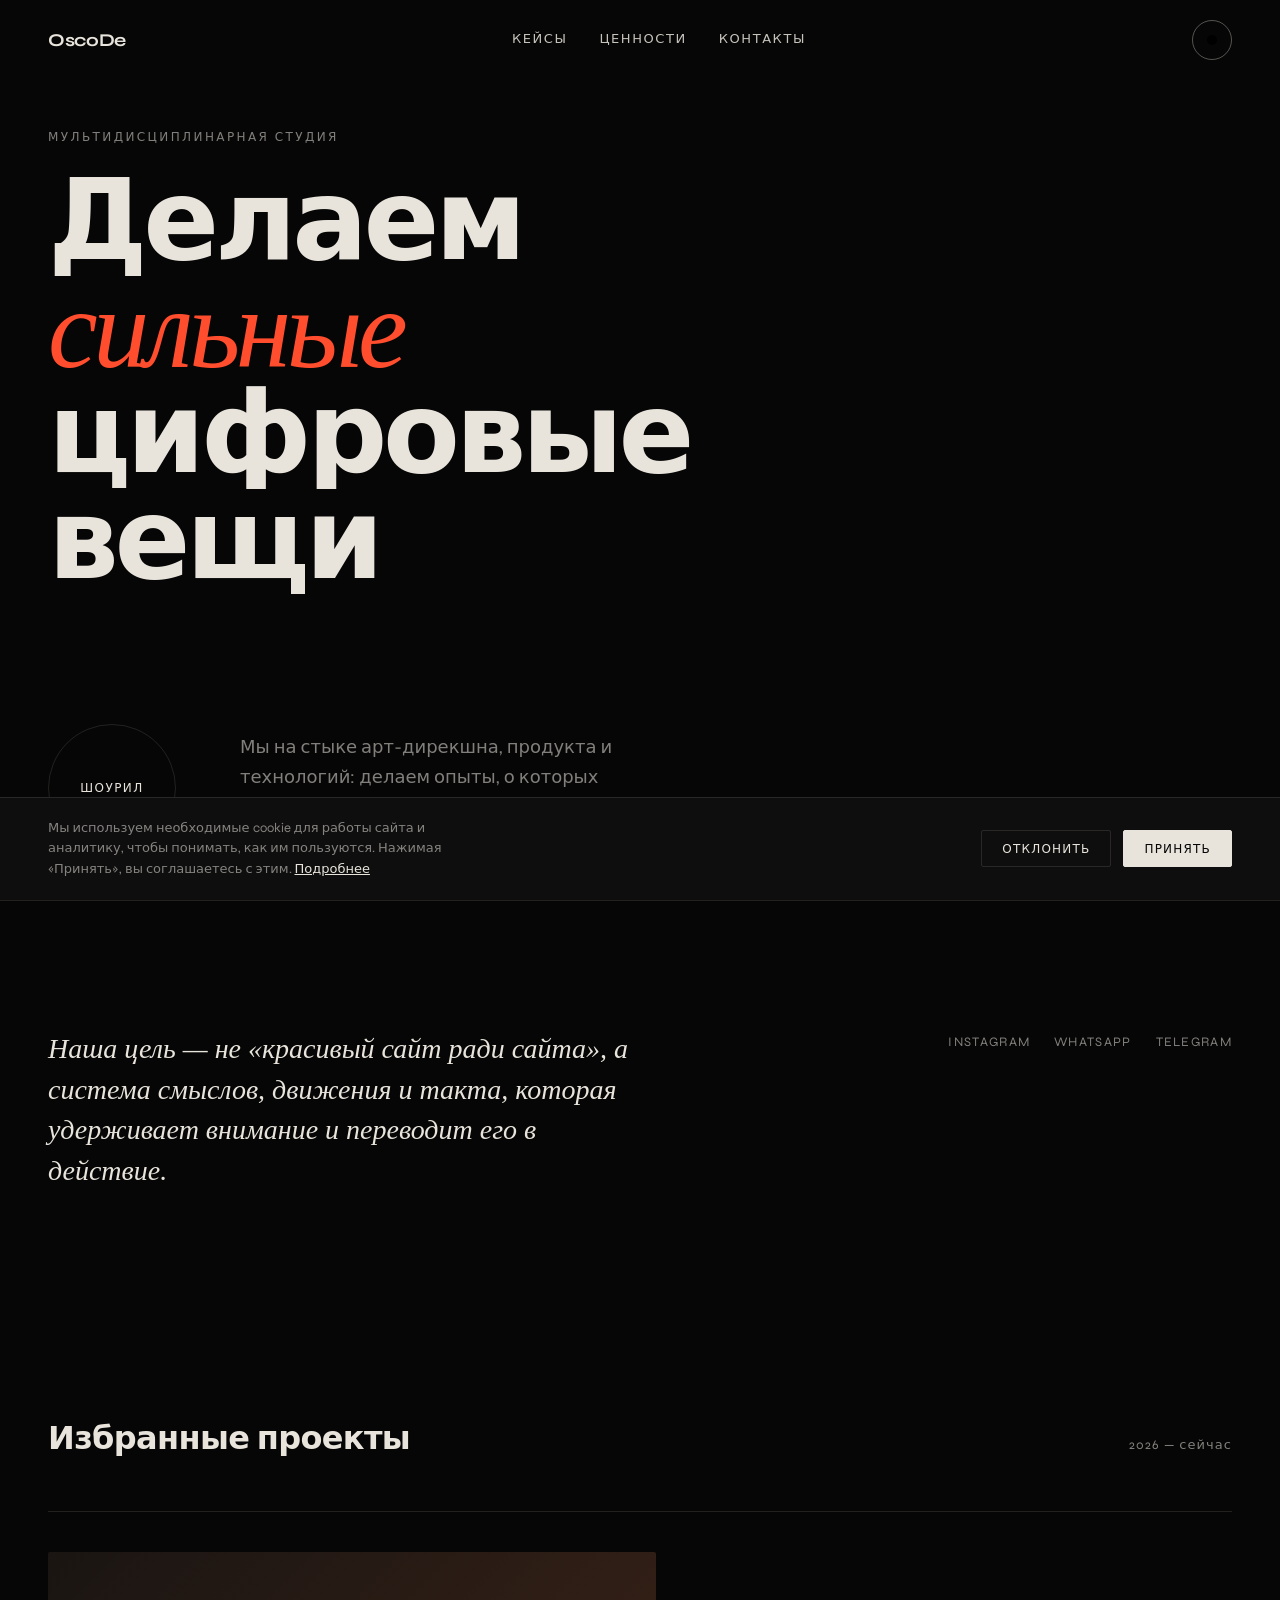
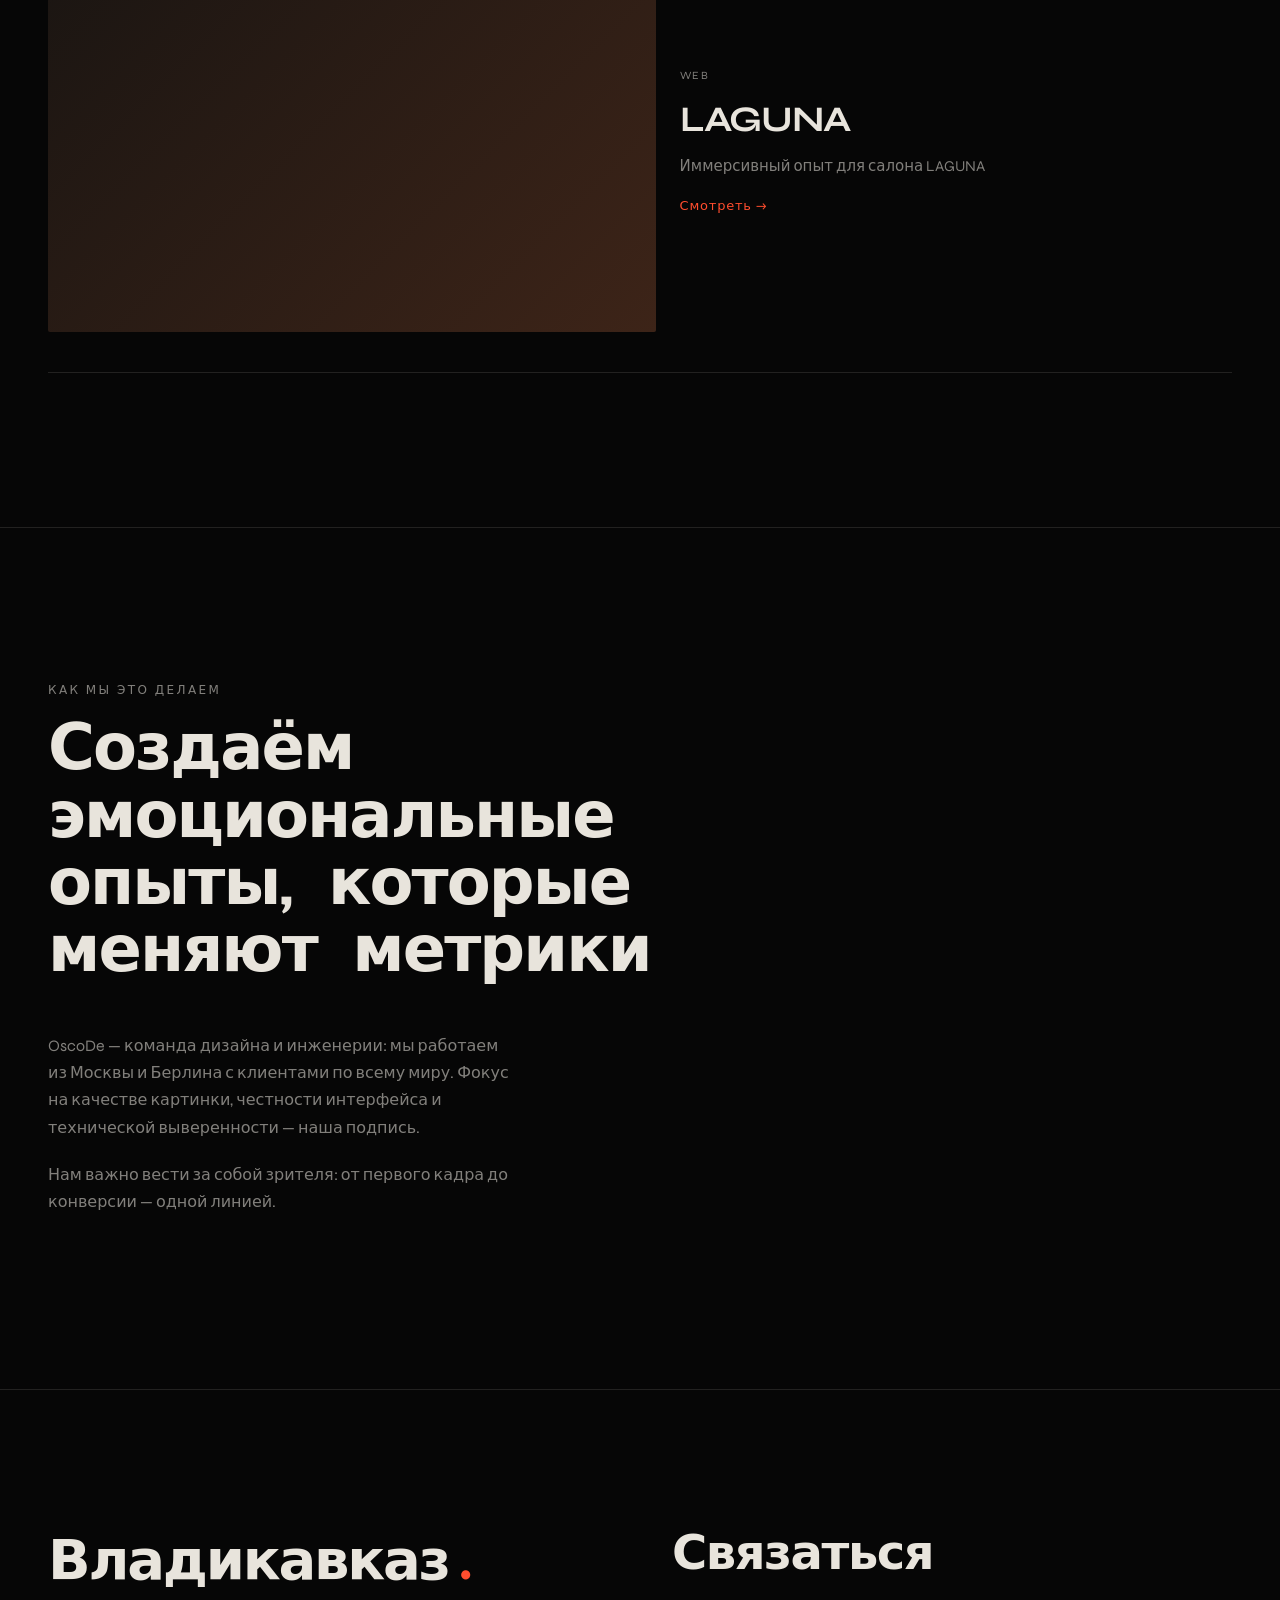
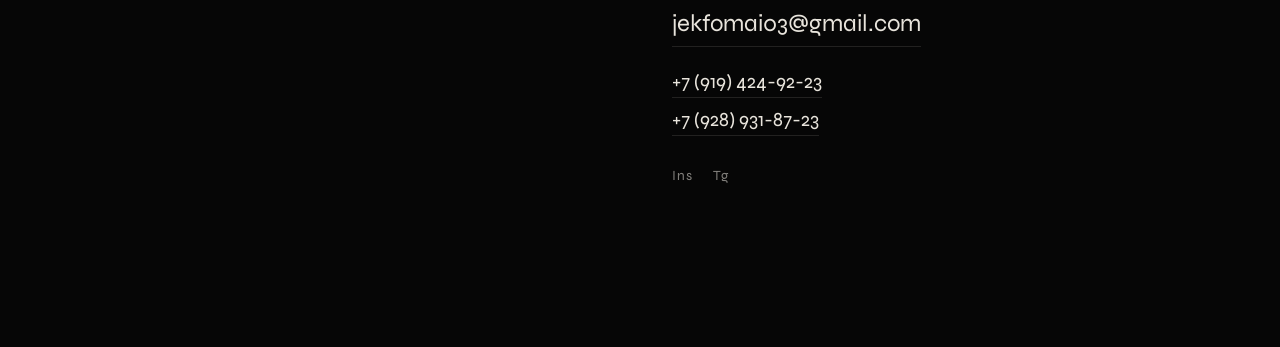
==== index.html @ b38248ed "Add files via upload" ====
<!DOCTYPE html>
<html lang="ru">
  <head>
    <meta charset="UTF-8" />
    <meta name="viewport" content="width=device-width, initial-scale=1.0" />
    <title>OscoDe — креативная студия</title>
    <link rel="preconnect" href="https://fonts.googleapis.com" />
    <link rel="preconnect" href="https://fonts.gstatic.com" crossorigin />
    <link
      href="https://fonts.googleapis.com/css2?family=Syne:wght@400;700&display=swap"
      rel="stylesheet"
    />
    <link rel="stylesheet" href="styles.css" />
  </head>
  <body>
    <header class="header">
      <a class="logo" href="#">OscoDe</a>
      <nav class="nav" aria-label="Основное меню">
        <a href="#work">Кейсы</a>
        <a href="#values">Ценности</a>
        <a href="#contact">Контакты</a>
      </nav>
      <div class="header-actions">
        <button type="button" class="btn-sound" id="soundToggle" aria-pressed="false" title="Звук">
          <span class="btn-sound__icon" aria-hidden="true"></span>
          <span class="visually-hidden">Переключить звук</span>
        </button>
        <button type="button" class="btn-menu" id="menuToggle" aria-expanded="false" aria-controls="mobileNav">
          <span></span><span></span>
        </button>
      </div>
    </header>

    <div class="mobile-nav" id="mobileNav" hidden>
      <nav aria-label="Мобильное меню">
        <a href="#work">Кейсы</a>
        <a href="#values">Ценности</a>
        <a href="#contact">Контакты</a>
      </nav>
      <a class="mobile-nav__reel" href="#showreel">Смотреть шоурил</a>
    </div>

    <main>
      <section class="hero" id="studio">
        <p class="hero__eyebrow">Мультидисциплинарная студия</p>
        <h1 class="hero__title">
          <span class="hero__line" data-split style="--ld: 0s">Делаем</span>
          <span class="hero__line hero__line--accent" data-split style="--ld: 0.15s">сильные</span>
          <span class="hero__line" data-split style="--ld: 0.3s">цифровые</span>
          <span class="hero__line" data-split style="--ld: 0.45s">вещи</span>
        </h1>
        <div class="hero__bottom">
          <a class="hero__cta" href="#showreel" id="showreel">Шоурил</a>
          <p class="hero__lead">
            Мы на стыке арт-дирекшна, продукта и технологий: делаем опыты, о которых говорят,
            и помогаем брендам расти в культуре, технологиях и развлечениях.
          </p>
        </div>
      </section>

      <section class="intro">
        <div class="intro__grid">
          <p class="intro__text">
            Наша цель — не «красивый сайт ради сайта», а система смыслов, движения и такта,
            которая удерживает внимание и переводит его в действие.
          </p>
          <ul class="intro__social" aria-label="Соцсети">
            <li><a href="https://www.instagram.com/osco.de?igsh=a25kbjk2dnR3MXRl" rel="noopener">Instagram</a></li>
            <li><a href="https://wa.me/89194249223" rel="noopener">WhatsApp</a></li>
            <li><a href="https://t.me/DATI05" rel="noopener">Telegram</a></li>
          </ul>
        </div>
      </section>

      <section class="work" id="work">
        <div class="section-head">
          <h2 class="section-head__title">Избранные проекты</h2>
          <p class="section-head__meta">2026 — сейчас</p>
        </div>
        <div class="work__list">
          <article class="case">
            <a class="case__link" href="#">
              <div class="case__media case__media--1"></div>
              <div class="case__body">
                <span class="case__tag">Web</span>
                <h3 class="case__title">LAGUNA</h3>
                <p class="case__desc">Иммерсивный опыт для салона LAGUNA</p>
                <span class="case__arrow">Смотреть →</span>
              </div>
            </a>
          </article>
        </div>
      </section>

      <section class="manifesto" id="values">
        <p class="manifesto__label">Как мы это делаем</p>
        <h2 class="manifesto__title" data-manifesto>
          Создаём эмоциональные опыты, которые меняют метрики
        </h2>
        <div class="manifesto__content">
          <p>
            OscoDe — команда дизайна и инженерии: мы работаем из Москвы и Берлина с клиентами по всему миру.
            Фокус на качестве картинки, честности интерфейса и технической выверенности — наша подпись.
          </p>
          <p>
            Нам важно вести за собой зрителя: от первого кадра до конверсии — одной линией.
          </p>
        </div>
      </section>

      <footer class="footer" id="contact">
          <div class="footer__city">
            <h3>Владикавказ <span class="footer__dot">.</span></h3>
          </div>
        <div class="footer__contact">
          <h2 class="footer__heading">Связаться</h2>
          <a class="footer__email" href="mailto:hello@oscode.studio">jekfomai03@gmail.com</a>
          <ul class="footer__phones" aria-label="Телефоны">
            <li>
              <a class="footer__phone" href="tel:+79194249223">+7 (919) 424-92-23</a>
            </li>
            <li>
              <a class="footer__phone" href="tel:+79289318723">+7 (928) 931-87-23</a>
            </li>
          </ul>
          <ul class="footer__social">
            <li><a href="https://www.instagram.com/osco.de?igsh=a25kbjk2dnR3MXRl">Ins</a></li>
            <li><a href="https://t.me/DATI05" target="_blank" rel="noopener noreferrer">Tg</a></li>
          </ul>
          <!-- <p class="footer__legal">
            <a href="#">Политика конфиденциальности</a>
            ·
            <span>Язык: <a href="#">Русский</a></span>
          </p>
 -->        </div>
      </footer>
    </main>

    <div class="cookie" id="cookieBar" role="dialog" aria-label="Файлы cookie">
      <p>
        Мы используем необходимые cookie для работы сайта и аналитику, чтобы понимать, как им пользуются.
        Нажимая «Принять», вы соглашаетесь с этим.
        <a href="#">Подробнее</a>
      </p>
      <div class="cookie__actions">
        <button type="button" class="btn btn--ghost" id="cookieDeny">Отклонить</button>
        <button type="button" class="btn btn--primary" id="cookieAccept">Принять</button>
      </div>
    </div>

    <audio id="ambient" src="fon.mp3" loop preload="metadata" playsinline hidden></audio>

    <script src="main.js"></script>
  </body>
</html>
---- styles.css ----
:root {
  --bg: #060606;
  --bg-elevated: #0e0e0e;
  --text: #e8e4dc;
  --text-muted: rgba(232, 228, 220, 0.55);
  --accent: #ff4d2e;
  --line: rgba(232, 228, 220, 0.12);
  --font: "Syne", system-ui, sans-serif;
  --serif: Georgia, "Times New Roman", serif;
}

*, *::before, *::after { box-sizing: border-box; }

body {
  margin: 0;
  min-height: 100vh;
  background: var(--bg);
  color: var(--text);
  font-family: var(--font);
  line-height: 1.5;
  -webkit-font-smoothing: antialiased;
}

.visually-hidden {
  position: absolute;
  width: 1px;
  height: 1px;
  padding: 0;
  margin: -1px;
  overflow: hidden;
  clip: rect(0, 0, 0, 0);
  border: 0;
}

.header {
  position: fixed;
  top: 0;
  left: 0;
  right: 0;
  z-index: 100;
  display: flex;
  align-items: center;
  justify-content: space-between;
  padding: 1.25rem clamp(1rem, 4vw, 3rem);
  color: var(--text);
}

.logo {
  font-weight: 700;
  font-size: 1.125rem;
  letter-spacing: -0.02em;
  text-decoration: none;
  color: inherit;
}

.nav { display: none; gap: 2rem; }

.nav a {
  color: inherit;
  text-decoration: none;
  font-size: 0.8125rem;
  text-transform: uppercase;
  letter-spacing: 0.12em;
  opacity: 0.85;
}

.nav a:hover { opacity: 1; }

.header-actions { display: flex; align-items: center; gap: 0.75rem; }

.btn-sound {
  width: 2.5rem;
  height: 2.5rem;
  border: 1px solid rgba(232, 228, 220, 0.35);
  border-radius: 50%;
  background: transparent;
  cursor: pointer;
  display: grid;
  place-items: center;
}

.btn-sound[aria-pressed="true"] { border-color: var(--accent); }

.btn-sound__icon {
  width: 10px;
  height: 10px;
  border-radius: 50%;
  background: currentColor;
}

.btn-sound[aria-pressed="true"] .btn-sound__icon {
  background: var(--accent);
}

.btn-menu {
  width: 2.5rem;
  height: 2.5rem;
  border: none;
  background: transparent;
  cursor: pointer;
  display: flex;
  flex-direction: column;
  justify-content: center;
  gap: 6px;
  padding: 0;
  color: var(--text);
}

.btn-menu span {
  display: block;
  height: 2px;
  width: 100%;
  background: currentColor;
  transition: transform 0.25s ease;
}

.btn-menu[aria-expanded="true"] span:first-child { transform: translateY(4px) rotate(45deg); }
.btn-menu[aria-expanded="true"] span:last-child { transform: translateY(-4px) rotate(-45deg); }

.mobile-nav {
  position: fixed;
  inset: 0;
  z-index: 99;
  background: var(--bg);
  padding: 6rem 1.5rem 2rem;
  display: flex;
  flex-direction: column;
  justify-content: center;
  gap: 2rem;
}

.mobile-nav[hidden] { display: none; }

.mobile-nav nav { display: flex; flex-direction: column; gap: 1.25rem; }

.mobile-nav a {
  font-size: clamp(1.75rem, 6vw, 2.5rem);
  font-weight: 700;
  color: var(--text);
  text-decoration: none;
  letter-spacing: -0.03em;
}

.mobile-nav__reel {
  font-size: 0.875rem;
  text-transform: uppercase;
  letter-spacing: 0.15em;
  color: var(--accent);
  text-decoration: none;
}

.hero {
  min-height: 100vh;
  padding: clamp(5rem, 12vw, 8rem) clamp(1rem, 4vw, 3rem) 3rem;
  display: flex;
  flex-direction: column;
  justify-content: flex-end;
  position: relative;
  overflow: hidden;
}

.hero__eyebrow {
  font-size: 0.75rem;
  text-transform: uppercase;
  letter-spacing: 0.2em;
  color: var(--text-muted);
  margin: 0 0 1.5rem;
}

.hero__title {
  margin: 0 0 auto;
  font-weight: 700;
  font-size: clamp(2.5rem, 10vw, 7rem);
  line-height: 0.95;
  letter-spacing: -0.04em;
}

.hero__line { display: block; overflow: hidden; }

.hero__line--accent {
  color: var(--accent);
  font-style: italic;
  font-family: var(--serif);
  font-weight: 400;
}

.hero__line .char {
  display: inline-block;
  transform: translateY(110%);
  animation: char-in 0.7s ease forwards;
  animation-delay: calc(var(--ld, 0s) + var(--i) * 0.03s);
}

@keyframes char-in { to { transform: translateY(0); } }

.hero__bottom {
  display: grid;
  gap: 2rem;
  margin-top: 3rem;
  align-items: end;
}

.hero__cta {
  display: inline-flex;
  align-items: center;
  justify-content: center;
  width: 8rem;
  height: 8rem;
  border-radius: 50%;
  border: 1px solid var(--line);
  color: var(--text);
  text-decoration: none;
  font-size: 0.75rem;
  text-transform: uppercase;
  letter-spacing: 0.12em;
}

.hero__cta:hover { border-color: var(--accent); color: var(--accent); }

.hero__lead {
  margin: 0;
  max-width: 36ch;
  font-size: clamp(1rem, 2vw, 1.125rem);
  color: var(--text-muted);
  line-height: 1.65;
}

.intro {
  padding: clamp(4rem, 10vw, 8rem) clamp(1rem, 4vw, 3rem);
  border-top: 1px solid var(--line);
}

.intro__grid { display: grid; gap: 2rem; }

.intro__text {
  margin: 0;
  font-family: var(--serif);
  font-size: clamp(1.25rem, 2.5vw, 1.75rem);
  line-height: 1.45;
  font-style: italic;
  max-width: 42ch;
}

.intro__social {
  list-style: none;
  margin: 0;
  padding: 0;
  display: flex;
  flex-wrap: wrap;
  gap: 1rem 1.5rem;
}

.intro__social a {
  color: var(--text-muted);
  text-decoration: none;
  font-size: 0.8125rem;
  text-transform: uppercase;
  letter-spacing: 0.1em;
}

.intro__social a:hover { color: var(--accent); }

.work { padding: clamp(3rem, 8vw, 6rem) clamp(1rem, 4vw, 3rem) clamp(6rem, 12vw, 10rem); }

.section-head {
  display: flex;
  flex-wrap: wrap;
  align-items: baseline;
  justify-content: space-between;
  gap: 1rem;
  margin-bottom: 3rem;
}

.section-head__title {
  margin: 0;
  font-size: clamp(1.5rem, 3vw, 2rem);
  font-weight: 700;
  letter-spacing: -0.02em;
}

.section-head__meta {
  margin: 0;
  font-size: 0.8125rem;
  color: var(--text-muted);
  letter-spacing: 0.08em;
}

.case { border-top: 1px solid var(--line); }
.case:last-child { border-bottom: 1px solid var(--line); }

.case__link {
  display: grid;
  grid-template-columns: 1fr;
  gap: 1.5rem;
  padding: 2rem 0;
  text-decoration: none;
  color: inherit;
}

.case__media {
  aspect-ratio: 16 / 10;
  border-radius: 2px;
  overflow: hidden;
}

.case__media--1 { background: linear-gradient(135deg, #1a1512, #3d2418); }
.case__media--2 { background: linear-gradient(160deg, #0a1628, #1e3a5f); }
.case__media--3 { background: linear-gradient(145deg, #12120a, #2a2a1a); }
.case__media--4 { background: linear-gradient(180deg, #140a18, #2d1535); }

.case__body { display: flex; flex-direction: column; gap: 0.5rem; }

.case__tag {
  font-size: 0.6875rem;
  text-transform: uppercase;
  letter-spacing: 0.15em;
  color: var(--text-muted);
}

.case__title {
  margin: 0;
  font-size: clamp(1.5rem, 3vw, 2.25rem);
  font-weight: 700;
  letter-spacing: -0.03em;
}

.case__desc {
  margin: 0;
  color: var(--text-muted);
  max-width: 40ch;
  font-size: 0.9375rem;
}

.case__arrow {
  margin-top: 0.75rem;
  font-size: 0.8125rem;
  color: var(--accent);
  letter-spacing: 0.06em;
}

.case__link:hover .case__arrow {
  text-decoration: underline;
}

.manifesto {
  padding: clamp(5rem, 12vw, 10rem) clamp(1rem, 4vw, 3rem);
  border-top: 1px solid var(--line);
}

.manifesto__label {
  margin: 0 0 1rem;
  font-size: 0.75rem;
  text-transform: uppercase;
  letter-spacing: 0.2em;
  color: var(--text-muted);
}

.manifesto__title {
  margin: 0 0 3rem;
  font-weight: 700;
  font-size: clamp(1.75rem, 5vw, 4rem);
  line-height: 1.05;
  letter-spacing: -0.03em;
  max-width: 18ch;
}

.manifesto__title .word {
  display: inline-block;
  margin-right: 0.35em;
  opacity: 0.2;
  transition: opacity 0.5s ease;
  transition-delay: var(--wd, 0s);
}

.manifesto__title.is-visible .word { opacity: 1; }

.manifesto__content { max-width: 52ch; }

.manifesto__content p {
  margin: 0 0 1.25rem;
  color: var(--text-muted);
  font-size: 1rem;
  line-height: 1.7;
}

.manifesto__link {
  display: inline-block;
  margin-top: 1rem;
  color: var(--accent);
  text-decoration: none;
  font-size: 0.875rem;
  text-transform: uppercase;
  letter-spacing: 0.12em;
}

.manifesto__link:hover { text-decoration: underline; }

.footer {
  padding: clamp(4rem, 10vw, 8rem) clamp(1rem, 4vw, 3rem);
  border-top: 1px solid var(--line);
  display: grid;
  gap: 4rem;
}

.footer__cities { display: flex; flex-direction: column; gap: 1.5rem; }

.footer__city h3 {
  margin: 0;
  font-size: clamp(2rem, 5vw, 3.5rem);
  font-weight: 700;
  letter-spacing: -0.04em;
}

.footer__dot {
  color: var(--accent);
  font-family: var(--serif);
  font-style: italic;
}

.footer__heading {
  margin: 0 0 1rem;
  font-size: clamp(2rem, 4vw, 3rem);
  font-weight: 700;
  letter-spacing: -0.03em;
}

.footer__email {
  display: block;
  font-size: clamp(1.125rem, 2vw, 1.5rem);
  color: var(--text);
  text-decoration: none;
  margin-bottom: 1.25rem;
  border-bottom: 1px solid var(--line);
  padding-bottom: 0.25rem;
  width: fit-content;
}

.footer__email:hover { color: var(--accent); border-color: var(--accent); }

.footer__phones {
  list-style: none;
  margin: 0 0 1.75rem;
  padding: 0;
  display: flex;
  flex-direction: column;
  gap: 0.5rem;
}

.footer__phone {
  font-size: clamp(1rem, 2vw, 1.25rem);
  color: var(--text);
  text-decoration: none;
  border-bottom: 1px solid var(--line);
  padding-bottom: 0.2rem;
  width: fit-content;
}

.footer__phone:hover {
  color: var(--accent);
  border-color: var(--accent);
}

.footer__social {
  list-style: none;
  margin: 0 0 2rem;
  padding: 0;
  display: flex;
  gap: 1.25rem;
}

.footer__social a {
  color: var(--text-muted);
  text-decoration: none;
  font-size: 0.875rem;
  letter-spacing: 0.08em;
}

.footer__social a:hover { color: var(--accent); }

.footer__legal {
  margin: 0;
  font-size: 0.8125rem;
  color: var(--text-muted);
}

.footer__legal a { color: inherit; }

.cookie {
  position: fixed;
  bottom: 0;
  left: 0;
  right: 0;
  z-index: 200;
  padding: 1.25rem clamp(1rem, 4vw, 3rem);
  background: var(--bg-elevated);
  border-top: 1px solid var(--line);
  display: flex;
  flex-wrap: wrap;
  align-items: center;
  justify-content: space-between;
  gap: 1rem;
  transition: transform 0.3s ease;
}

.cookie[hidden] { display: none; }
.cookie.is-hidden { transform: translateY(100%); }

.cookie p {
  margin: 0;
  max-width: 52ch;
  font-size: 0.8125rem;
  color: var(--text-muted);
  line-height: 1.6;
}

.cookie a { color: var(--text); }

.cookie__actions { display: flex; gap: 0.75rem; }

.btn {
  padding: 0.65rem 1.25rem;
  font-family: inherit;
  font-size: 0.75rem;
  text-transform: uppercase;
  letter-spacing: 0.1em;
  cursor: pointer;
  border-radius: 2px;
  border: 1px solid var(--line);
  background: transparent;
  color: var(--text);
}

.btn--primary {
  background: var(--text);
  color: var(--bg);
  border-color: var(--text);
}

.btn--primary:hover { background: var(--accent); border-color: var(--accent); color: #fff; }

@media (min-width: 768px) {
  .intro__grid { grid-template-columns: 1fr auto; align-items: start; }
  .hero__bottom { grid-template-columns: auto 1fr; gap: 4rem; }
  .footer { grid-template-columns: 1fr 1fr; align-items: start; }
}

@media (min-width: 900px) {
  .nav { display: flex; }
  .btn-menu { display: none; }
  .case__link {
    grid-template-columns: minmax(0, 1.1fr) minmax(0, 1fr);
    align-items: center;
    padding: 2.5rem 1rem;
    margin: 0 -1rem;
  }
  .case__link:hover { background: rgba(255, 255, 255, 0.03); }
}
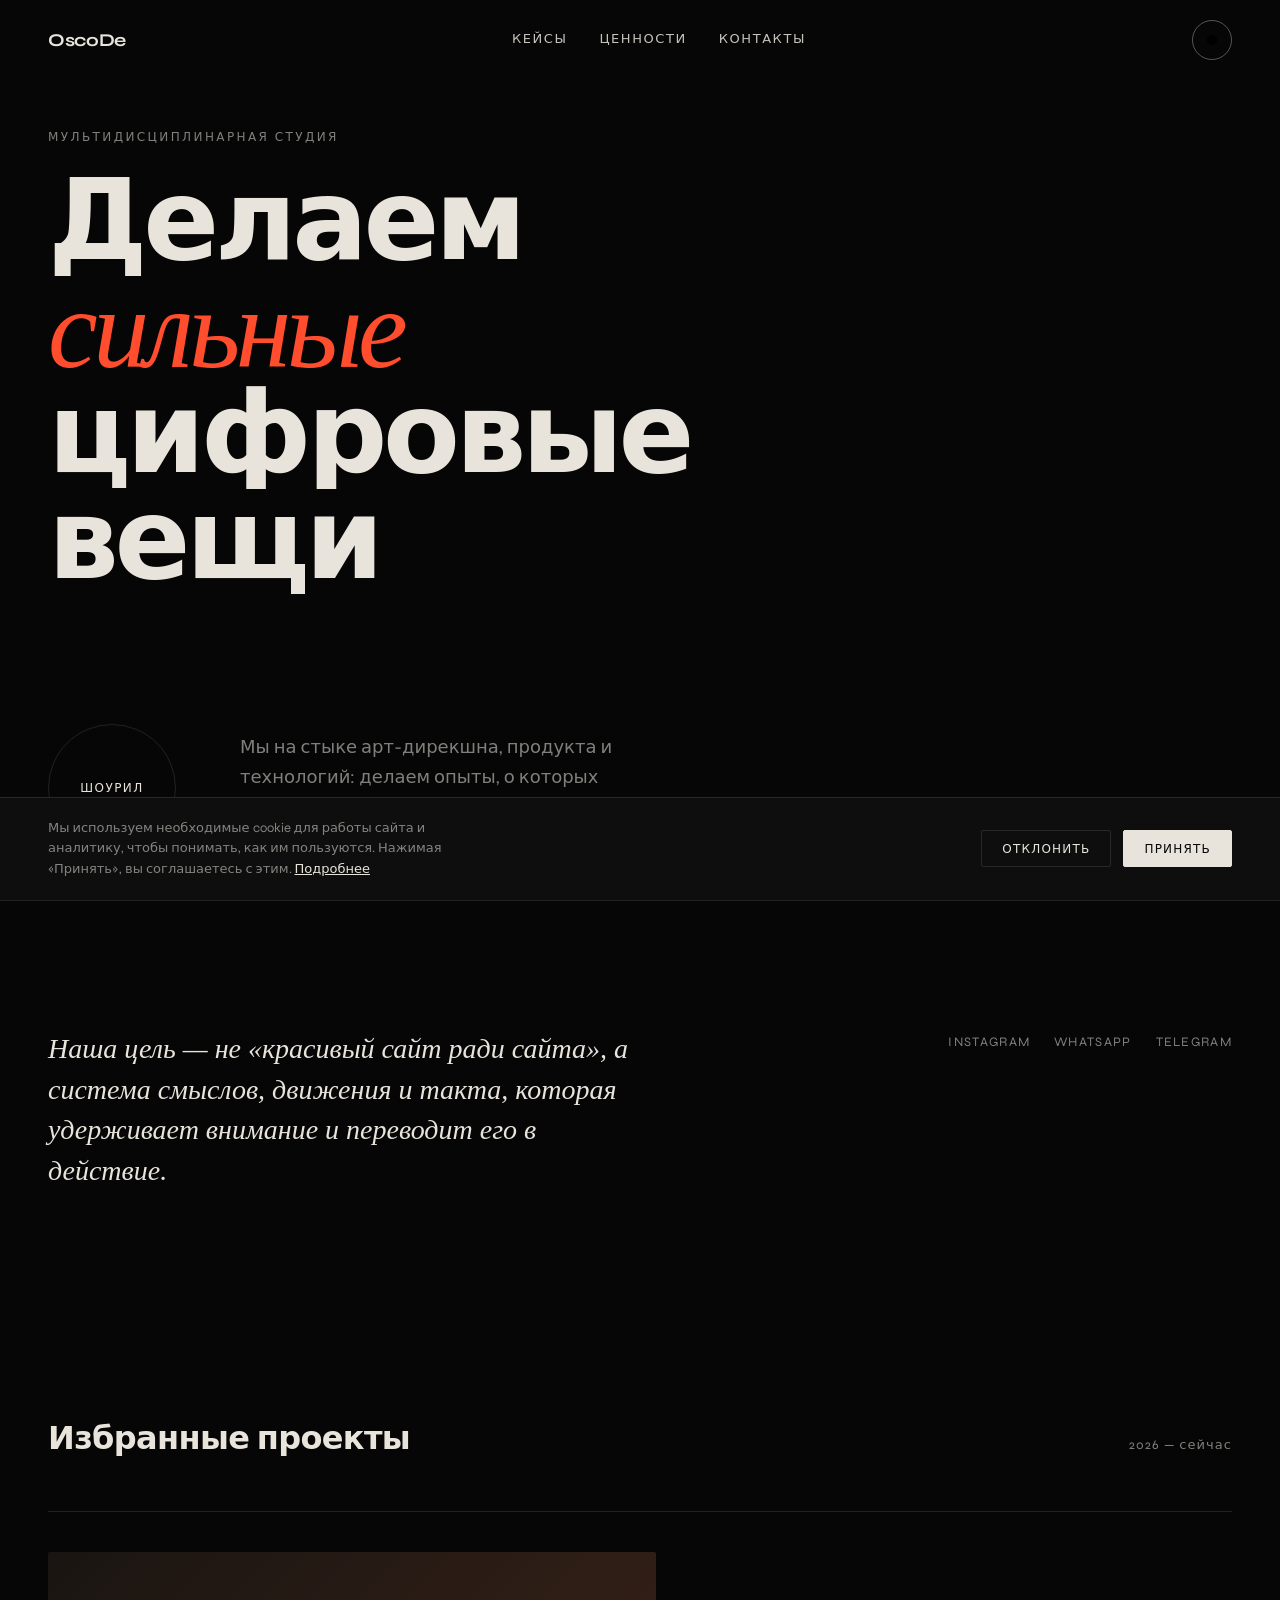
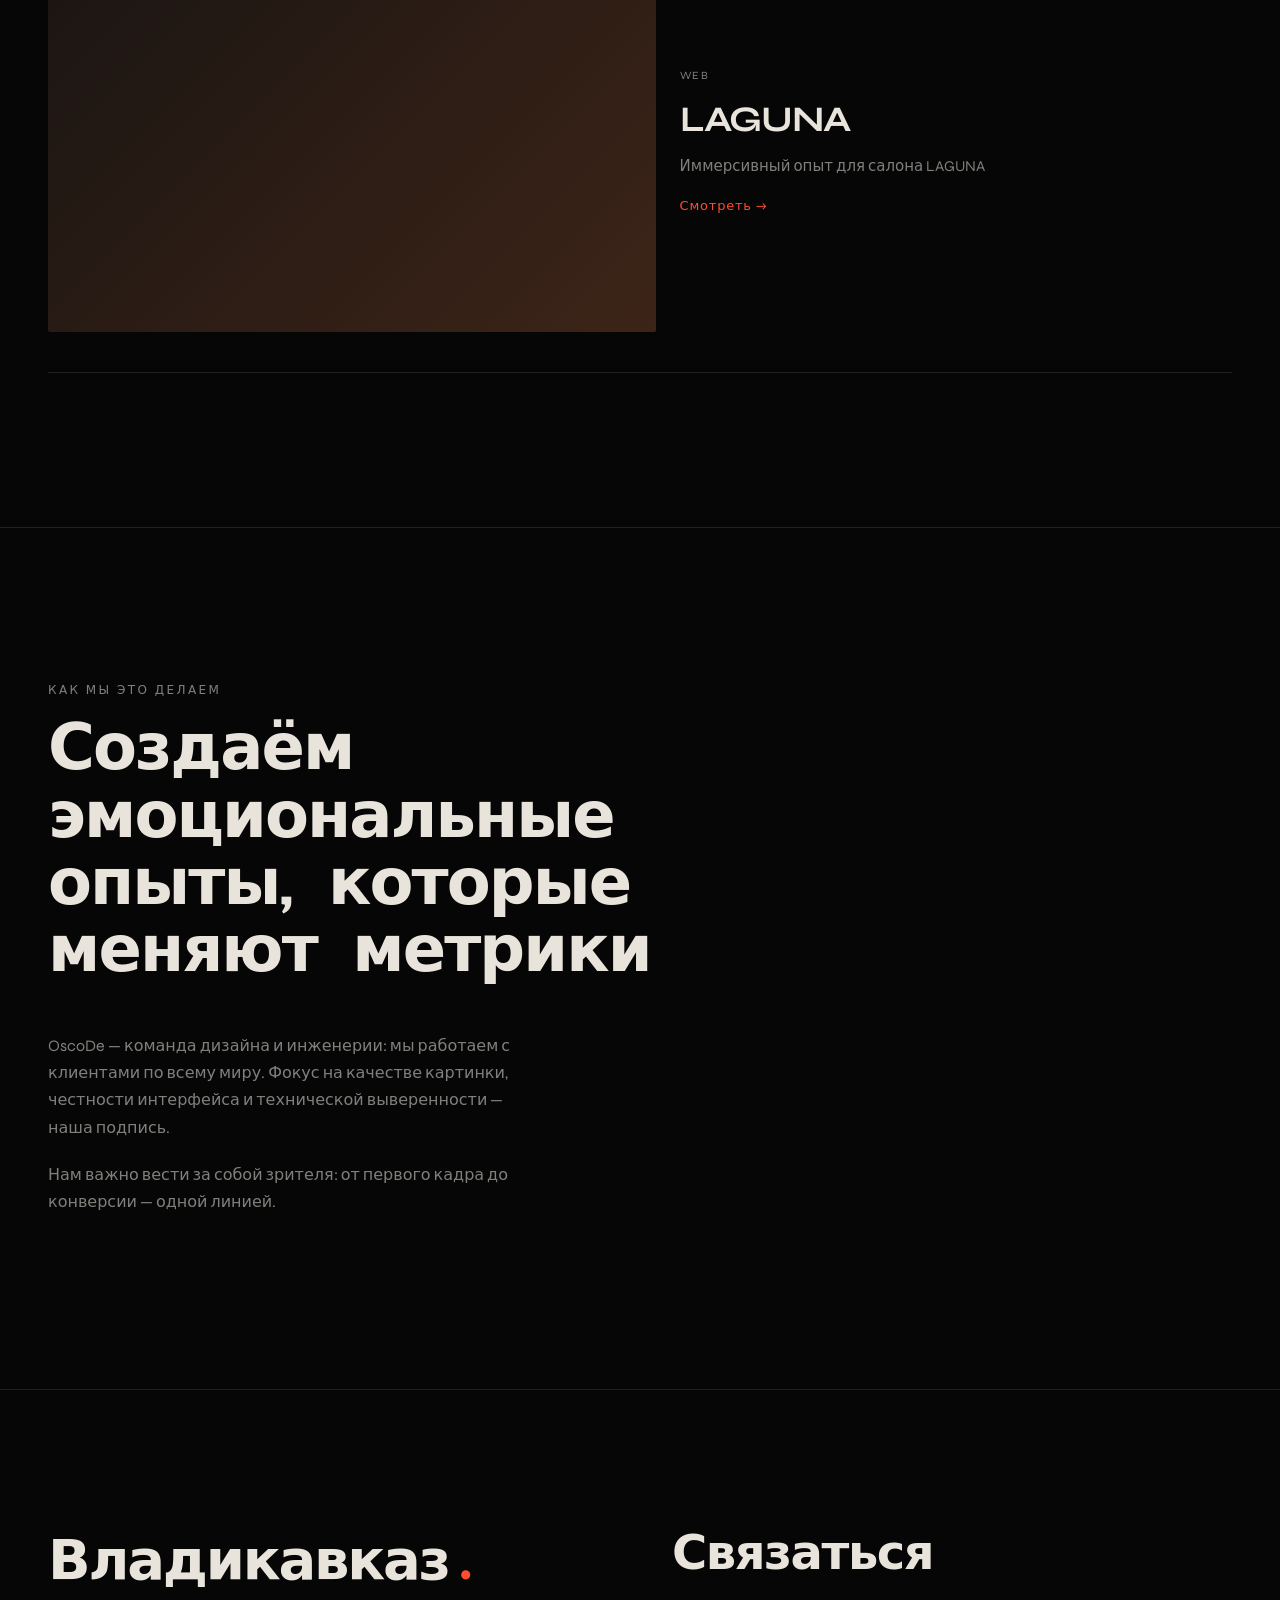
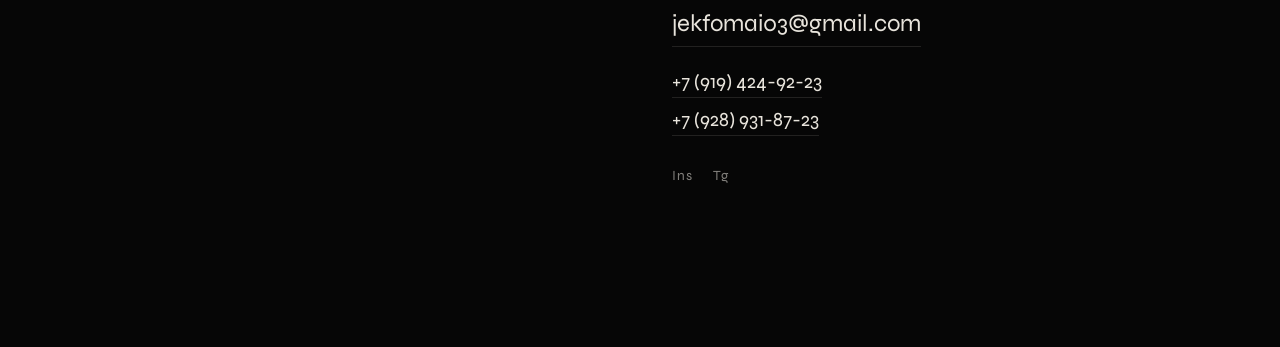
==== commit 47ac5dfa: "Update index.html" ====
--- a/index.html
+++ b/index.html
@@ -99,7 +99,7 @@
         </h2>
         <div class="manifesto__content">
           <p>
-            OscoDe — команда дизайна и инженерии: мы работаем из Москвы и Берлина с клиентами по всему миру.
+            OscoDe — команда дизайна и инженерии: мы работаем с клиентами по всему миру.
             Фокус на качестве картинки, честности интерфейса и технической выверенности — наша подпись.
           </p>
           <p>
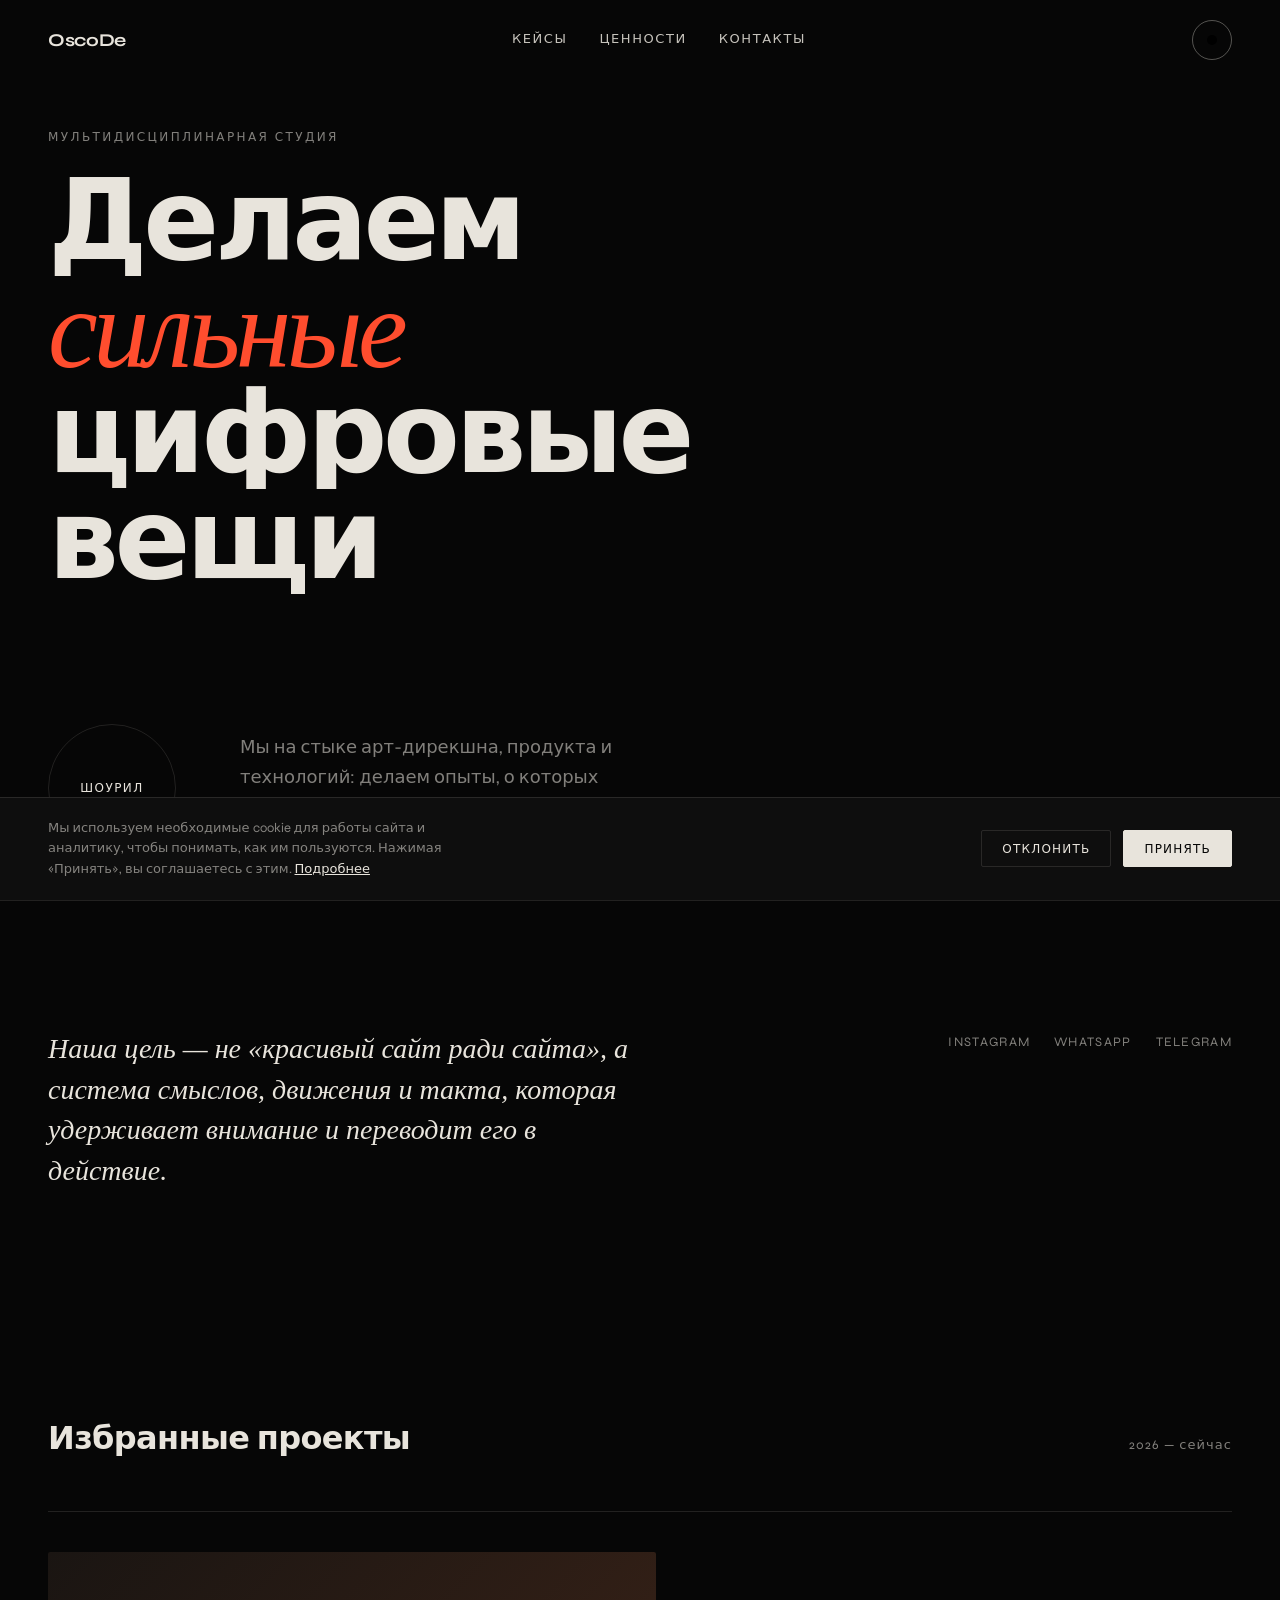
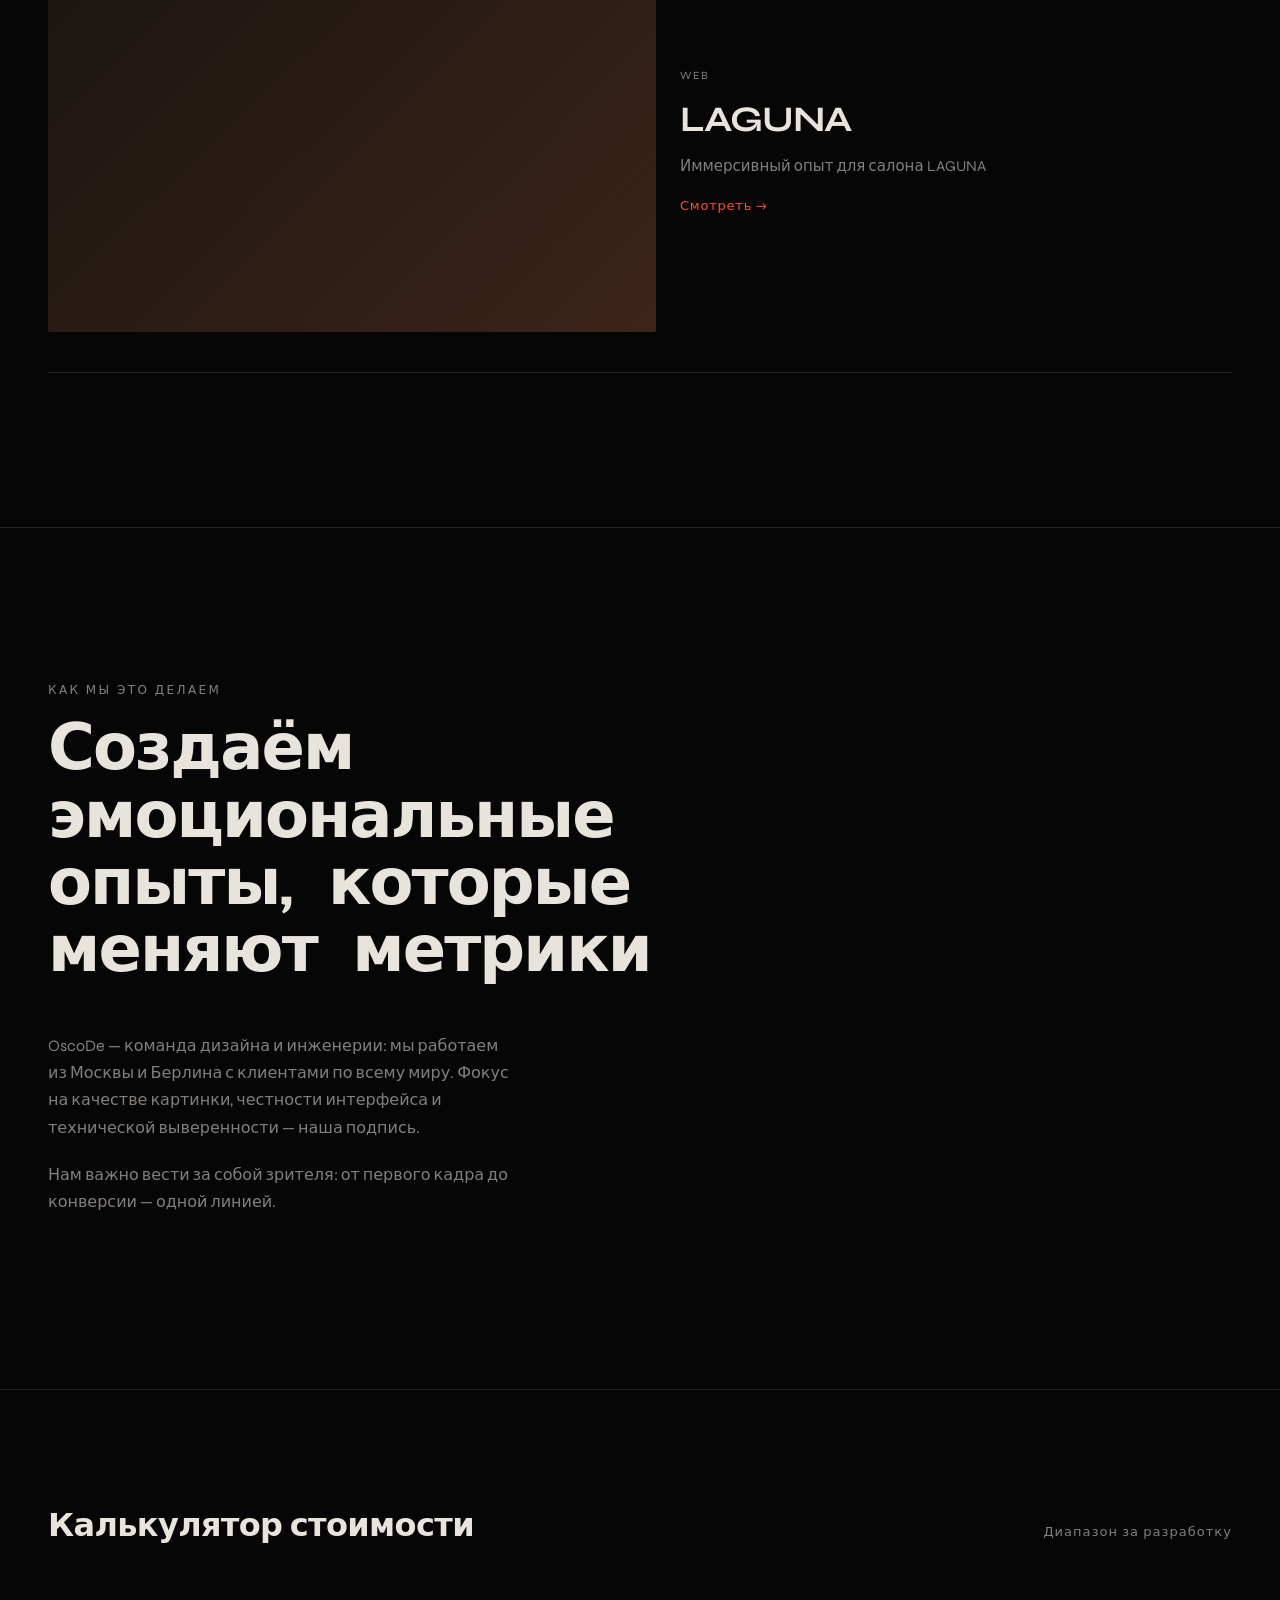
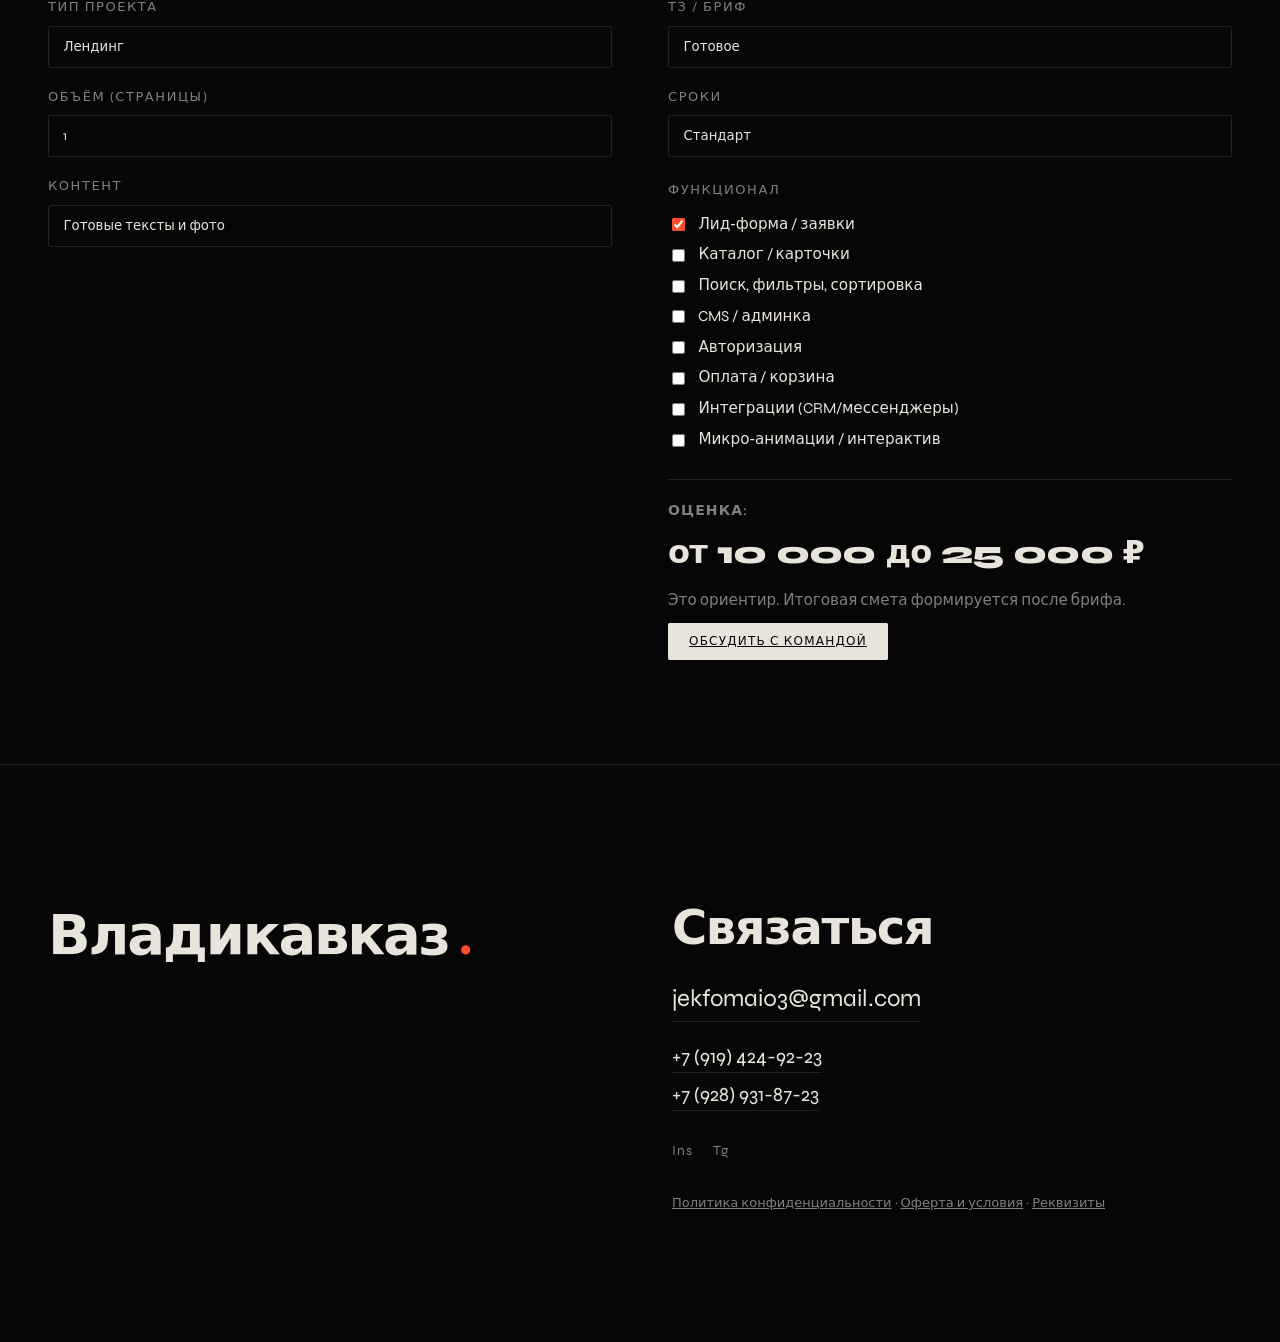
==== commit 5af94ca6: "Update index.html" ====
--- a/index.html
+++ b/index.html
@@ -42,14 +42,14 @@
 
     <main>
       <section class="hero" id="studio">
-        <p class="hero__eyebrow">Мультидисциплинарная студия</p>
-        <h1 class="hero__title">
+        <p class="hero__eyebrow" data-reveal>Мультидисциплинарная студия</p>
+        <h1 class="hero__title" data-reveal>
           <span class="hero__line" data-split style="--ld: 0s">Делаем</span>
           <span class="hero__line hero__line--accent" data-split style="--ld: 0.15s">сильные</span>
           <span class="hero__line" data-split style="--ld: 0.3s">цифровые</span>
           <span class="hero__line" data-split style="--ld: 0.45s">вещи</span>
         </h1>
-        <div class="hero__bottom">
+        <div class="hero__bottom" data-reveal>
           <a class="hero__cta" href="#showreel" id="showreel">Шоурил</a>
           <p class="hero__lead">
             Мы на стыке арт-дирекшна, продукта и технологий: делаем опыты, о которых говорят,
@@ -60,7 +60,7 @@
 
       <section class="intro">
         <div class="intro__grid">
-          <p class="intro__text">
+          <p class="intro__text" data-reveal>
             Наша цель — не «красивый сайт ради сайта», а система смыслов, движения и такта,
             которая удерживает внимание и переводит его в действие.
           </p>
@@ -73,15 +73,15 @@
       </section>
 
       <section class="work" id="work">
-        <div class="section-head">
+        <div class="section-head" data-reveal>
           <h2 class="section-head__title">Избранные проекты</h2>
           <p class="section-head__meta">2026 — сейчас</p>
         </div>
         <div class="work__list">
           <article class="case">
             <a class="case__link" href="#">
-              <div class="case__media case__media--1"></div>
-              <div class="case__body">
+              <div class="case__media case__media--1" data-reveal></div>
+              <div class="case__body" data-reveal>
                 <span class="case__tag">Web</span>
                 <h3 class="case__title">LAGUNA</h3>
                 <p class="case__desc">Иммерсивный опыт для салона LAGUNA</p>
@@ -93,18 +93,141 @@
       </section>
 
       <section class="manifesto" id="values">
-        <p class="manifesto__label">Как мы это делаем</p>
+        <p class="manifesto__label" data-reveal>Как мы это делаем</p>
         <h2 class="manifesto__title" data-manifesto>
           Создаём эмоциональные опыты, которые меняют метрики
         </h2>
-        <div class="manifesto__content">
+        <div class="manifesto__content" data-reveal>
           <p>
-            OscoDe — команда дизайна и инженерии: мы работаем с клиентами по всему миру.
+            OscoDe — команда дизайна и инженерии: мы работаем из Москвы и Берлина с клиентами по всему миру.
             Фокус на качестве картинки, честности интерфейса и технической выверенности — наша подпись.
           </p>
           <p>
             Нам важно вести за собой зрителя: от первого кадра до конверсии — одной линией.
           </p>
+        </div>
+      </section>
+
+      <section class="calculator" id="calculator">
+        <div class="section-head" data-reveal>
+          <h2 class="section-head__title">Калькулятор стоимости</h2>
+          <p class="section-head__meta">Диапазон за разработку</p>
+        </div>
+
+        <div class="calculator__grid" data-reveal>
+          <div class="calculator__col">
+            <div class="field">
+              <label for="calcType">Тип проекта</label>
+              <select id="calcType">
+                <option value="landing" selected>Лендинг</option>
+                <option value="multipage">Многостраничный сайт</option>
+                <option value="catalog">Сайт-каталог</option>
+                <option value="webapp">Веб‑приложение</option>
+              </select>
+            </div>
+
+            <div class="field">
+              <label for="calcPages">Объём (страницы)</label>
+              <select id="calcPages">
+                <option value="1" selected>1</option>
+                <option value="2-3">2–3</option>
+                <option value="4-7">4–7</option>
+                <option value="8-15">8–15</option>
+                <option value="16+">16+</option>
+              </select>
+            </div>
+
+            <div class="field">
+              <label for="calcContent">Контент</label>
+              <select id="calcContent">
+                <option value="ready" selected>Готовые тексты и фото</option>
+                <option value="partial">Частичная подготовка</option>
+                <option value="need">Нужна подготовка</option>
+              </select>
+            </div>
+          </div>
+
+          <div class="calculator__col">
+            <div class="field">
+              <label for="calcBrief">ТЗ / бриф</label>
+              <select id="calcBrief">
+                <option value="clear" selected>Готовое</option>
+                <option value="partial">Частично</option>
+                <option value="none">Пока нет</option>
+              </select>
+            </div>
+
+            <div class="field">
+              <label for="calcTime">Сроки</label>
+              <select id="calcTime">
+                <option value="standard" selected>Стандарт</option>
+                <option value="fast">Ускоренно</option>
+                <option value="rush">Срочно</option>
+              </select>
+            </div>
+
+            <div class="features">
+              <p class="features__title">Функционал</p>
+
+              <label class="check">
+                <input type="checkbox" data-feat="form" checked />
+                Лид‑форма / заявки
+              </label>
+
+              <label class="check">
+                <input type="checkbox" data-feat="catalog" />
+                Каталог / карточки
+              </label>
+
+              <label class="check">
+                <input type="checkbox" data-feat="filters" />
+                Поиск, фильтры, сортировка
+              </label>
+
+              <label class="check">
+                <input type="checkbox" data-feat="cms" />
+                CMS / админка
+              </label>
+
+              <label class="check">
+                <input type="checkbox" data-feat="auth" />
+                Авторизация
+              </label>
+
+              <label class="check">
+                <input type="checkbox" data-feat="payment" />
+                Оплата / корзина
+              </label>
+
+              <label class="check">
+                <input type="checkbox" data-feat="integrations" />
+                Интеграции (CRM/мессенджеры)
+              </label>
+
+              <label class="check">
+                <input type="checkbox" data-feat="animations" />
+                Микро‑анимации / интерактив
+              </label>
+            </div>
+
+            <div class="calculator__result" aria-live="polite">
+              <div class="calculator__range">
+                <span class="calculator__rangeLabel">Оценка:</span>
+                <span id="calcRangeText">—</span>
+              </div>
+              <p class="calculator__hint">
+                Это ориентир. Итоговая смета формируется после брифа.
+              </p>
+              <a
+                class="btn btn--primary calculator__btn"
+                href="https://wa.me/79194249223"
+                target="_blank"
+                rel="noopener noreferrer"
+              >
+                Обсудить с командой
+              </a>
+            </div>
+          </div>
         </div>
       </section>
 
@@ -112,7 +235,7 @@
           <div class="footer__city">
             <h3>Владикавказ <span class="footer__dot">.</span></h3>
           </div>
-        <div class="footer__contact">
+        <div class="footer__contact" data-reveal>
           <h2 class="footer__heading">Связаться</h2>
           <a class="footer__email" href="mailto:hello@oscode.studio">jekfomai03@gmail.com</a>
           <ul class="footer__phones" aria-label="Телефоны">
@@ -127,12 +250,14 @@
             <li><a href="https://www.instagram.com/osco.de?igsh=a25kbjk2dnR3MXRl">Ins</a></li>
             <li><a href="https://t.me/DATI05" target="_blank" rel="noopener noreferrer">Tg</a></li>
           </ul>
-          <!-- <p class="footer__legal">
-            <a href="#">Политика конфиденциальности</a>
+          <p class="footer__legal">
+            <a href="privacy.html">Политика конфиденциальности</a>
             ·
-            <span>Язык: <a href="#">Русский</a></span>
-          </p>
- -->        </div>
+            <a href="offer.html">Оферта и условия</a>
+            ·
+            <a href="requisites.html">Реквизиты</a>
+          </p>
+        </div>
       </footer>
     </main>
 
@@ -148,7 +273,7 @@
       </div>
     </div>
 
-    <audio id="ambient" src="fon.mp3" loop preload="metadata" playsinline hidden></audio>
+    <audio id="ambient" src="fon2.mp3" loop preload="metadata" playsinline hidden></audio>
 
     <script src="main.js"></script>
   </body>
--- a/styles.css
+++ b/styles.css
@@ -21,6 +21,26 @@
   -webkit-font-smoothing: antialiased;
 }
 
+[data-reveal] {
+  opacity: 0;
+  transform: translateY(18px);
+  transition: opacity 0.7s cubic-bezier(0.22, 1, 0.36, 1), transform 0.7s cubic-bezier(0.22, 1, 0.36, 1);
+  will-change: transform, opacity;
+}
+
+[data-reveal].reveal--active {
+  opacity: 1;
+  transform: translateY(0);
+}
+
+@media (prefers-reduced-motion: reduce) {
+  [data-reveal] {
+    opacity: 1;
+    transform: none;
+    transition: none;
+  }
+}
+
 .visually-hidden {
   position: absolute;
   width: 1px;
@@ -484,6 +504,131 @@
 }
 
 .footer__legal a { color: inherit; }
+
+.calculator {
+  padding: clamp(4rem, 10vw, 7rem) clamp(1rem, 4vw, 3rem);
+  border-top: 1px solid var(--line);
+}
+
+.calculator__grid {
+  display: grid;
+  gap: 2.25rem;
+}
+
+@media (min-width: 900px) {
+  .calculator__grid {
+    grid-template-columns: 1fr 1fr;
+    gap: 3.5rem;
+  }
+}
+
+.calculator__col {
+  display: flex;
+  flex-direction: column;
+  gap: 1.25rem;
+}
+
+.field {
+  display: flex;
+  flex-direction: column;
+  gap: 0.5rem;
+}
+
+.field label {
+  font-size: 0.8125rem;
+  text-transform: uppercase;
+  letter-spacing: 0.12em;
+  color: var(--text-muted);
+}
+
+.field select,
+.field input[type="range"] {
+  width: 100%;
+}
+
+.field select {
+  appearance: none;
+  background: transparent;
+  border: 1px solid var(--line);
+  color: var(--text);
+  padding: 0.75rem 0.9rem;
+  border-radius: 2px;
+  font-family: inherit;
+}
+
+.field__row {
+  display: flex;
+  align-items: baseline;
+  justify-content: space-between;
+  gap: 1rem;
+}
+
+.field__value {
+  font-size: 0.875rem;
+  color: var(--text-muted);
+}
+
+.features {
+  padding-top: 0.25rem;
+}
+
+.features__title {
+  margin: 0 0 0.75rem;
+  font-size: 0.8125rem;
+  text-transform: uppercase;
+  letter-spacing: 0.12em;
+  color: var(--text-muted);
+}
+
+.check {
+  display: flex;
+  gap: 0.65rem;
+  align-items: flex-start;
+  margin: 0.5rem 0;
+  cursor: pointer;
+  color: var(--text);
+  font-size: 0.95rem;
+}
+
+.check input {
+  margin-top: 0.35rem;
+  accent-color: var(--accent);
+}
+
+.calculator__result {
+  border-top: 1px solid var(--line);
+  padding-top: 1.25rem;
+}
+
+.calculator__range {
+  display: flex;
+  flex-wrap: wrap;
+  align-items: baseline;
+  gap: 0.5rem;
+  font-size: clamp(1.3rem, 2.6vw, 2rem);
+  font-weight: 800;
+  letter-spacing: -0.02em;
+}
+
+.calculator__rangeLabel {
+  color: var(--text-muted);
+  font-size: 0.875rem;
+  letter-spacing: 0.08em;
+  text-transform: uppercase;
+  font-weight: 700;
+}
+
+.calculator__hint {
+  margin: 0.75rem 0 1rem;
+  color: var(--text-muted);
+  max-width: 55ch;
+  font-size: 0.95rem;
+  line-height: 1.55;
+}
+
+.calculator__btn {
+  width: fit-content;
+}
 
 .cookie {
   position: fixed;
@@ -555,3 +700,76 @@
   }
   .case__link:hover { background: rgba(255, 255, 255, 0.03); }
 }
+
+.legal-page {
+  background: var(--bg);
+  color: var(--text);
+}
+
+.legal {
+  max-width: 900px;
+  margin: 0 auto;
+  padding: clamp(5rem, 10vw, 7rem) clamp(1rem, 4vw, 2rem) clamp(3rem, 8vw, 5rem);
+}
+
+.legal__back {
+  display: inline-block;
+  margin-bottom: 2rem;
+  color: var(--text-muted);
+  text-decoration: none;
+  font-size: 0.8125rem;
+  text-transform: uppercase;
+  letter-spacing: 0.12em;
+}
+
+.legal__back:hover {
+  color: var(--accent);
+}
+
+.legal__title {
+  margin: 0 0 1.5rem;
+  font-size: clamp(2rem, 5vw, 3rem);
+  letter-spacing: -0.03em;
+}
+
+.legal__lead {
+  margin: 0 0 2rem;
+  color: var(--text-muted);
+  max-width: 62ch;
+}
+
+.legal__section {
+  padding: 1.25rem 0;
+  border-top: 1px solid var(--line);
+}
+
+.legal__section:last-of-type {
+  border-bottom: 1px solid var(--line);
+}
+
+.legal__section h2 {
+  margin: 0 0 0.75rem;
+  font-size: clamp(1.125rem, 2vw, 1.5rem);
+}
+
+.legal__section p {
+  margin: 0 0 0.75rem;
+  color: var(--text-muted);
+  line-height: 1.65;
+}
+
+.legal__section ul {
+  margin: 0.5rem 0 0;
+  padding-left: 1.1rem;
+  color: var(--text-muted);
+}
+
+.legal__section li {
+  margin: 0.35rem 0;
+}
+
+.legal__updated {
+  margin-top: 1.5rem;
+  font-size: 0.875rem;
+  color: var(--text-muted);
+}
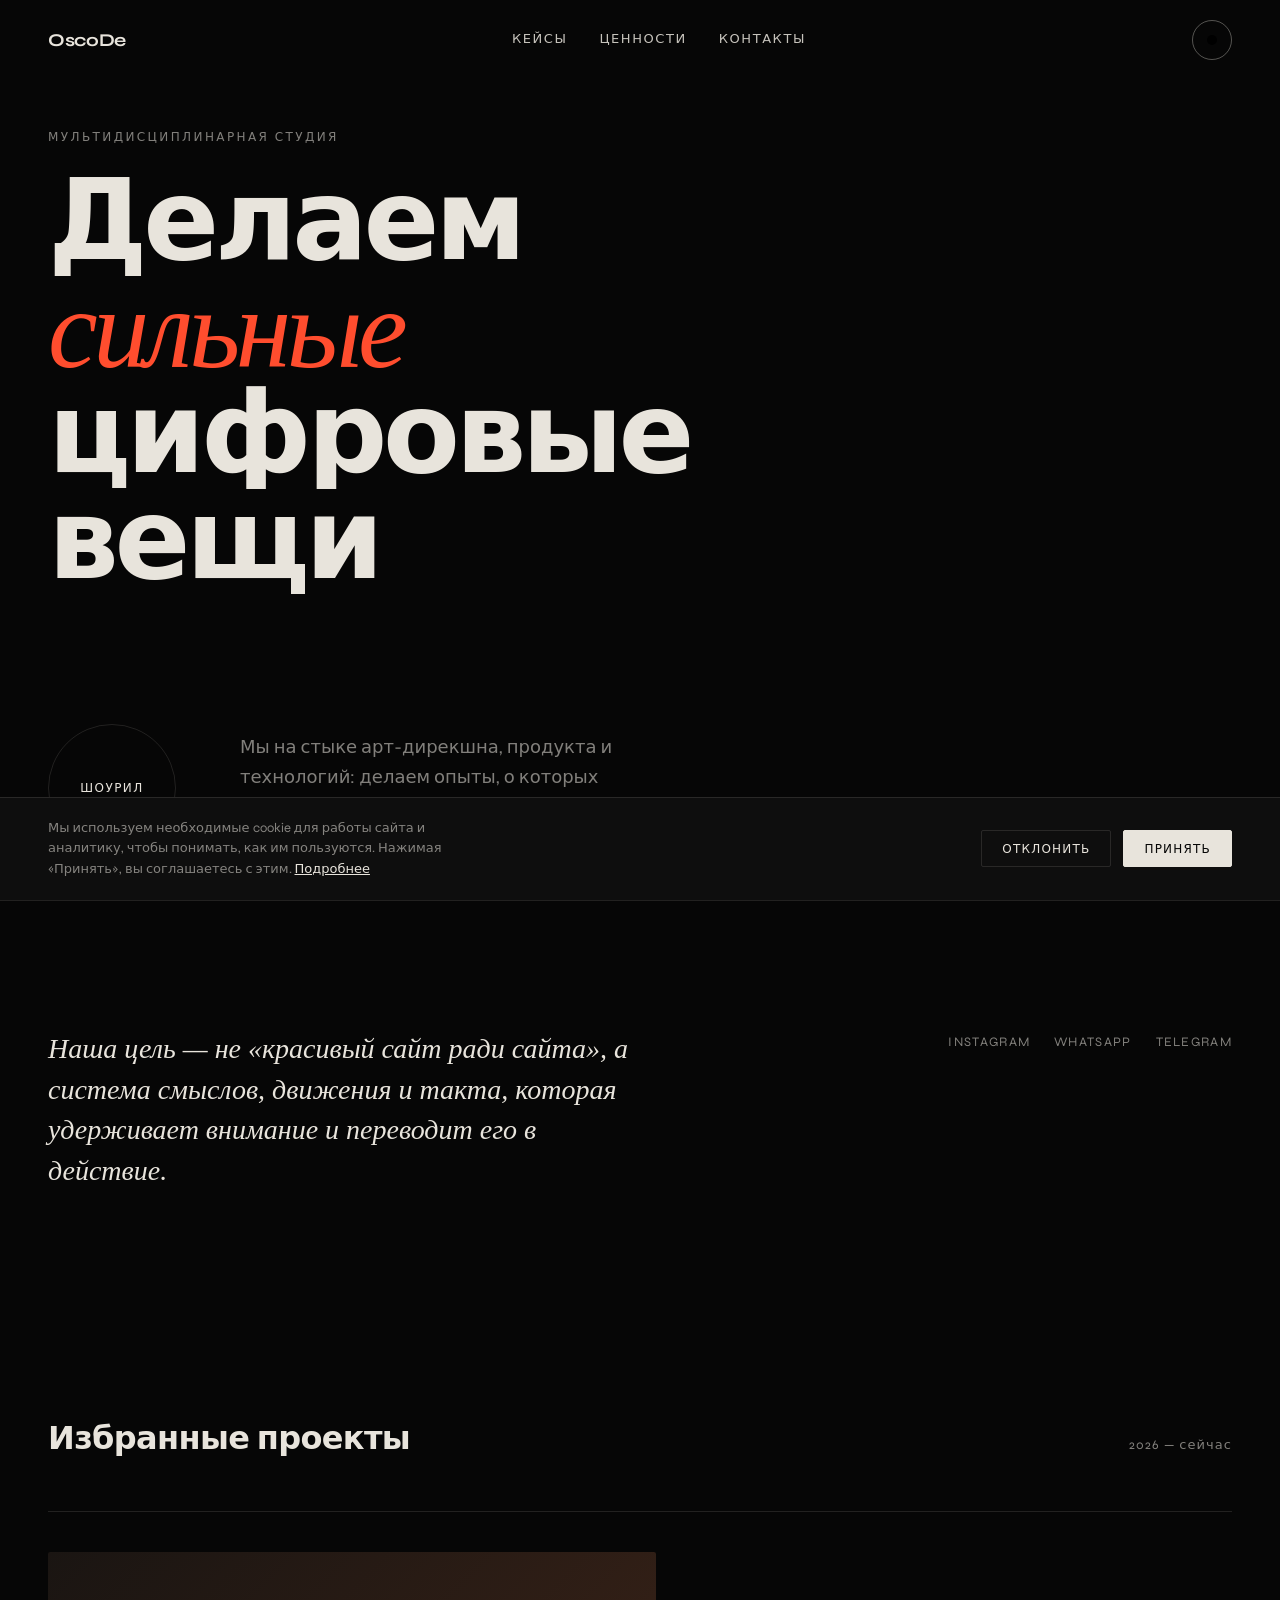
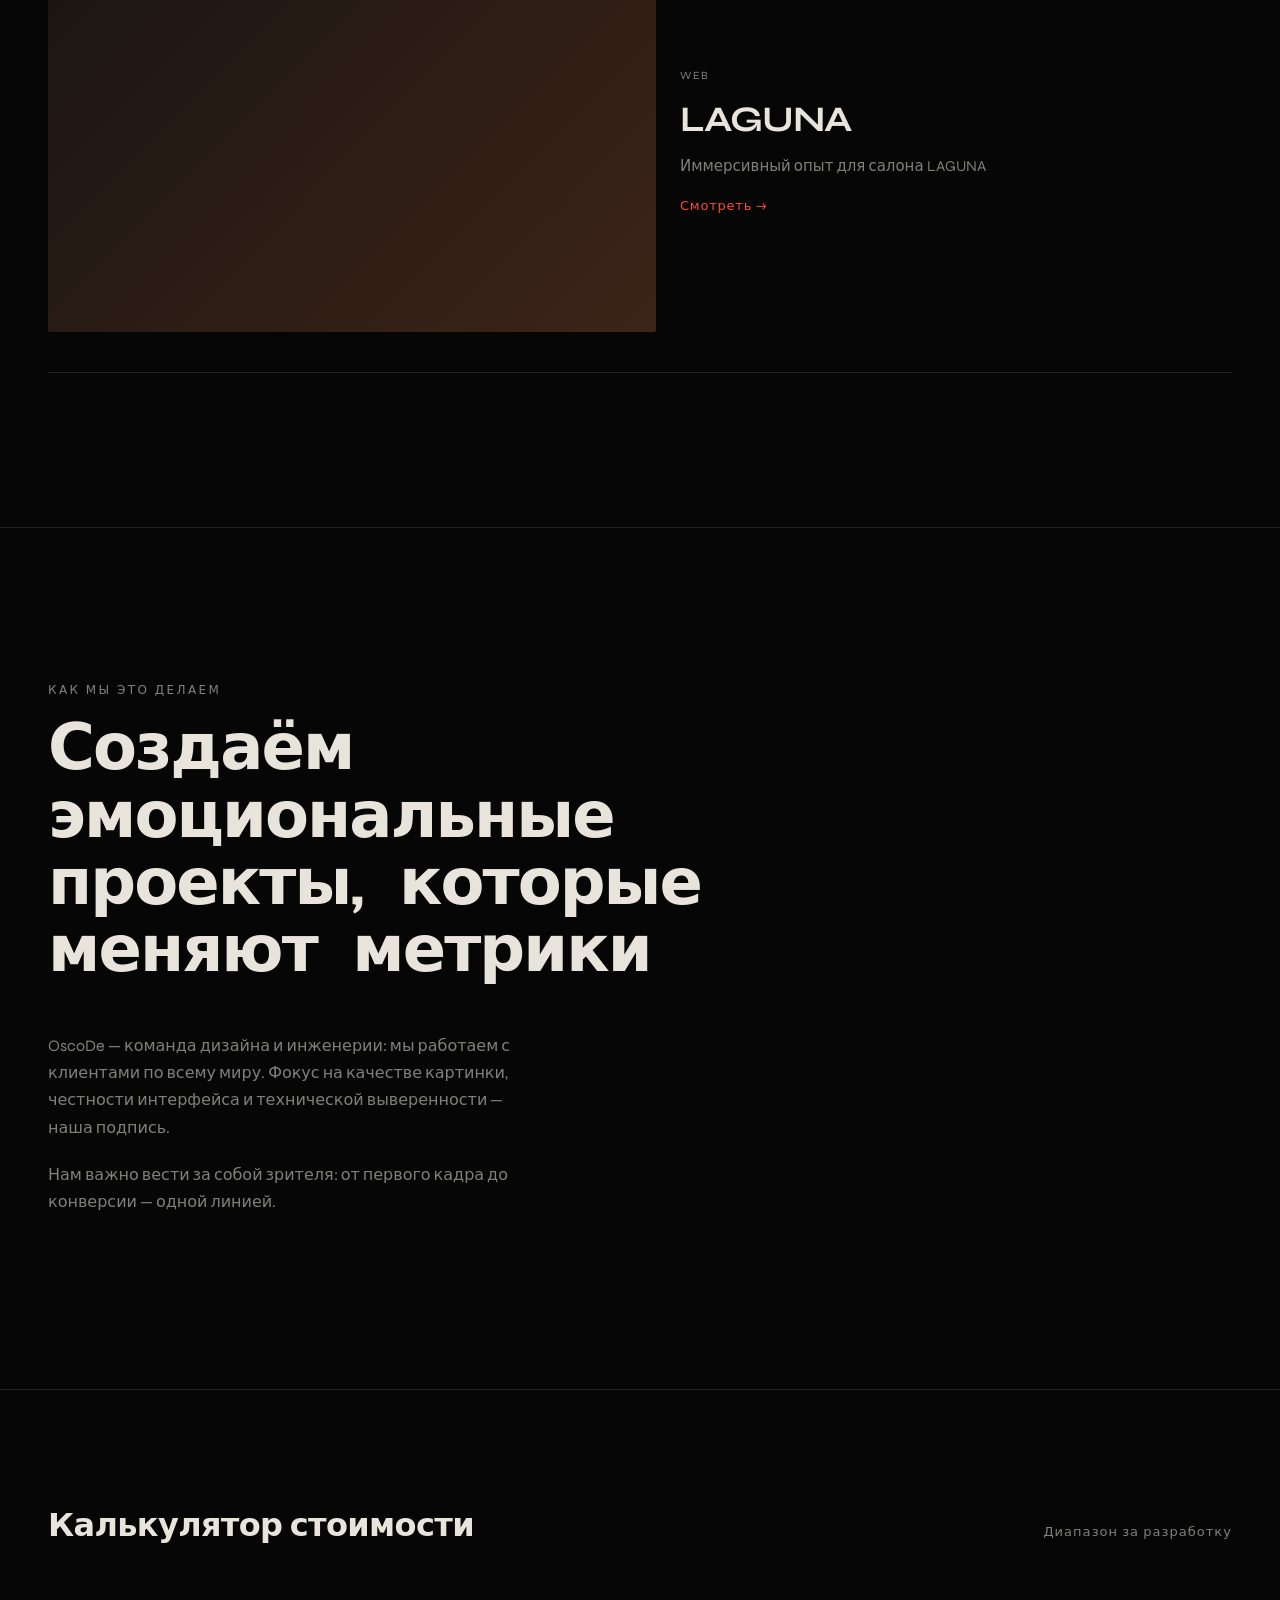
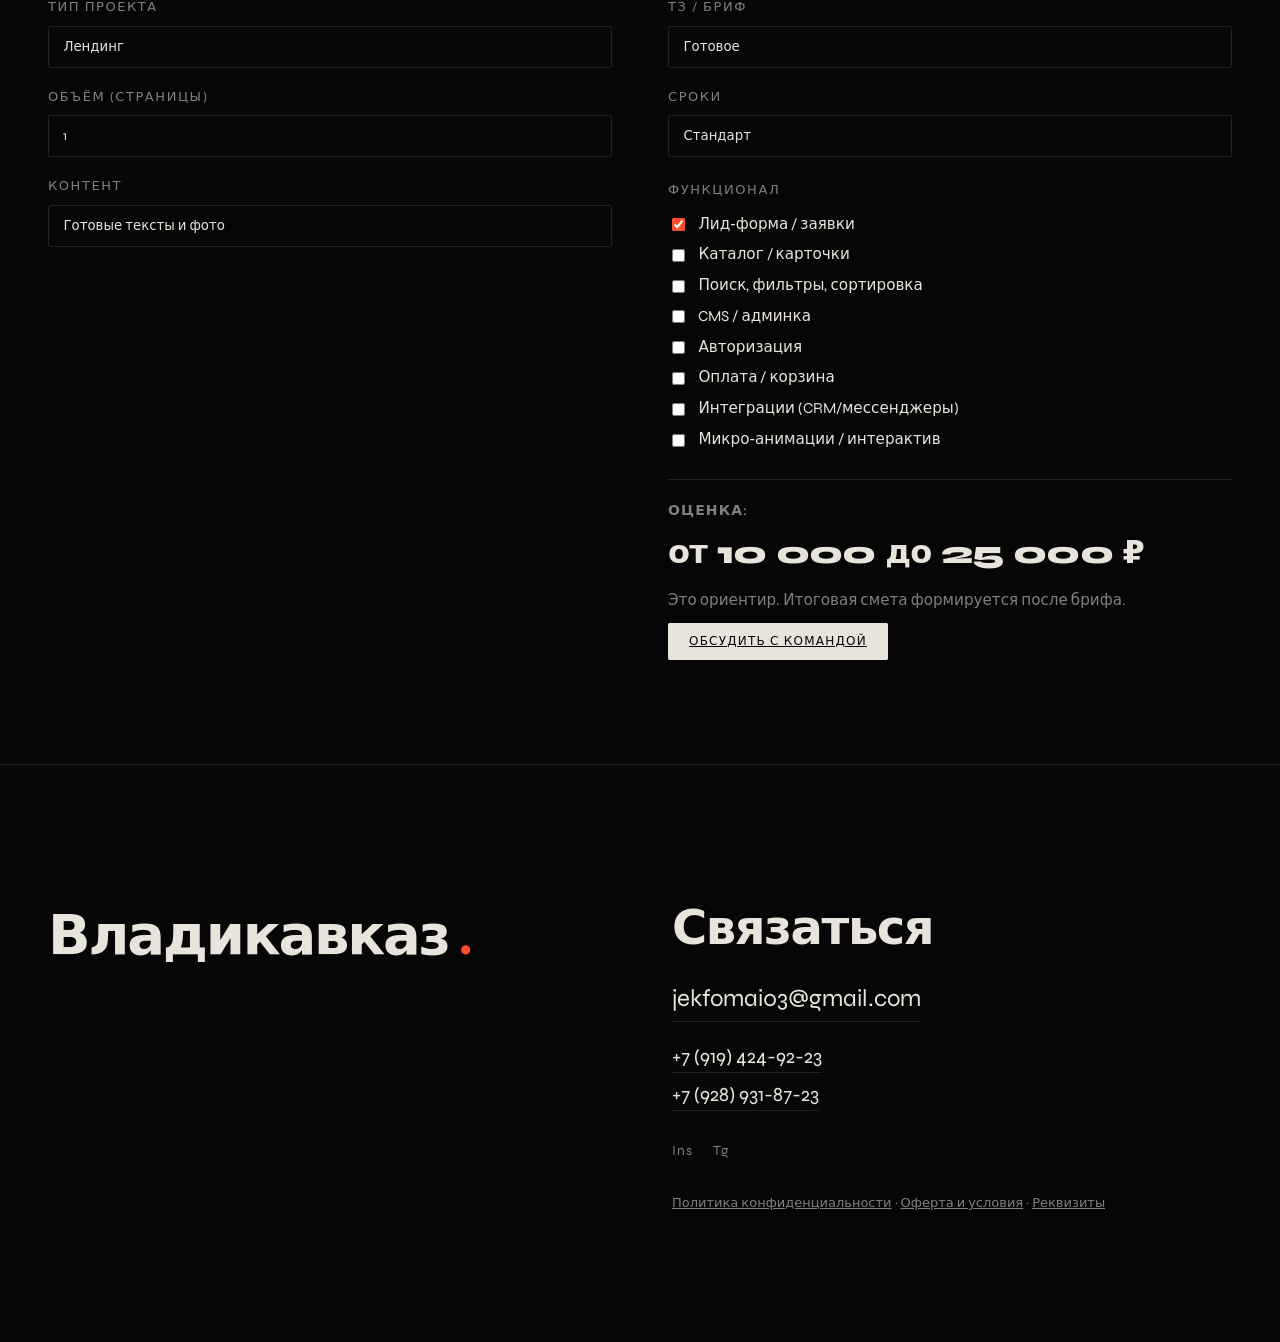
==== commit 45a0fff4: "Update index.html" ====
--- a/index.html
+++ b/index.html
@@ -95,11 +95,11 @@
       <section class="manifesto" id="values">
         <p class="manifesto__label" data-reveal>Как мы это делаем</p>
         <h2 class="manifesto__title" data-manifesto>
-          Создаём эмоциональные опыты, которые меняют метрики
+          Создаём эмоциональные проекты, которые меняют метрики
         </h2>
         <div class="manifesto__content" data-reveal>
           <p>
-            OscoDe — команда дизайна и инженерии: мы работаем из Москвы и Берлина с клиентами по всему миру.
+            OscoDe — команда дизайна и инженерии: мы работаем с клиентами по всему миру.
             Фокус на качестве картинки, честности интерфейса и технической выверенности — наша подпись.
           </p>
           <p>
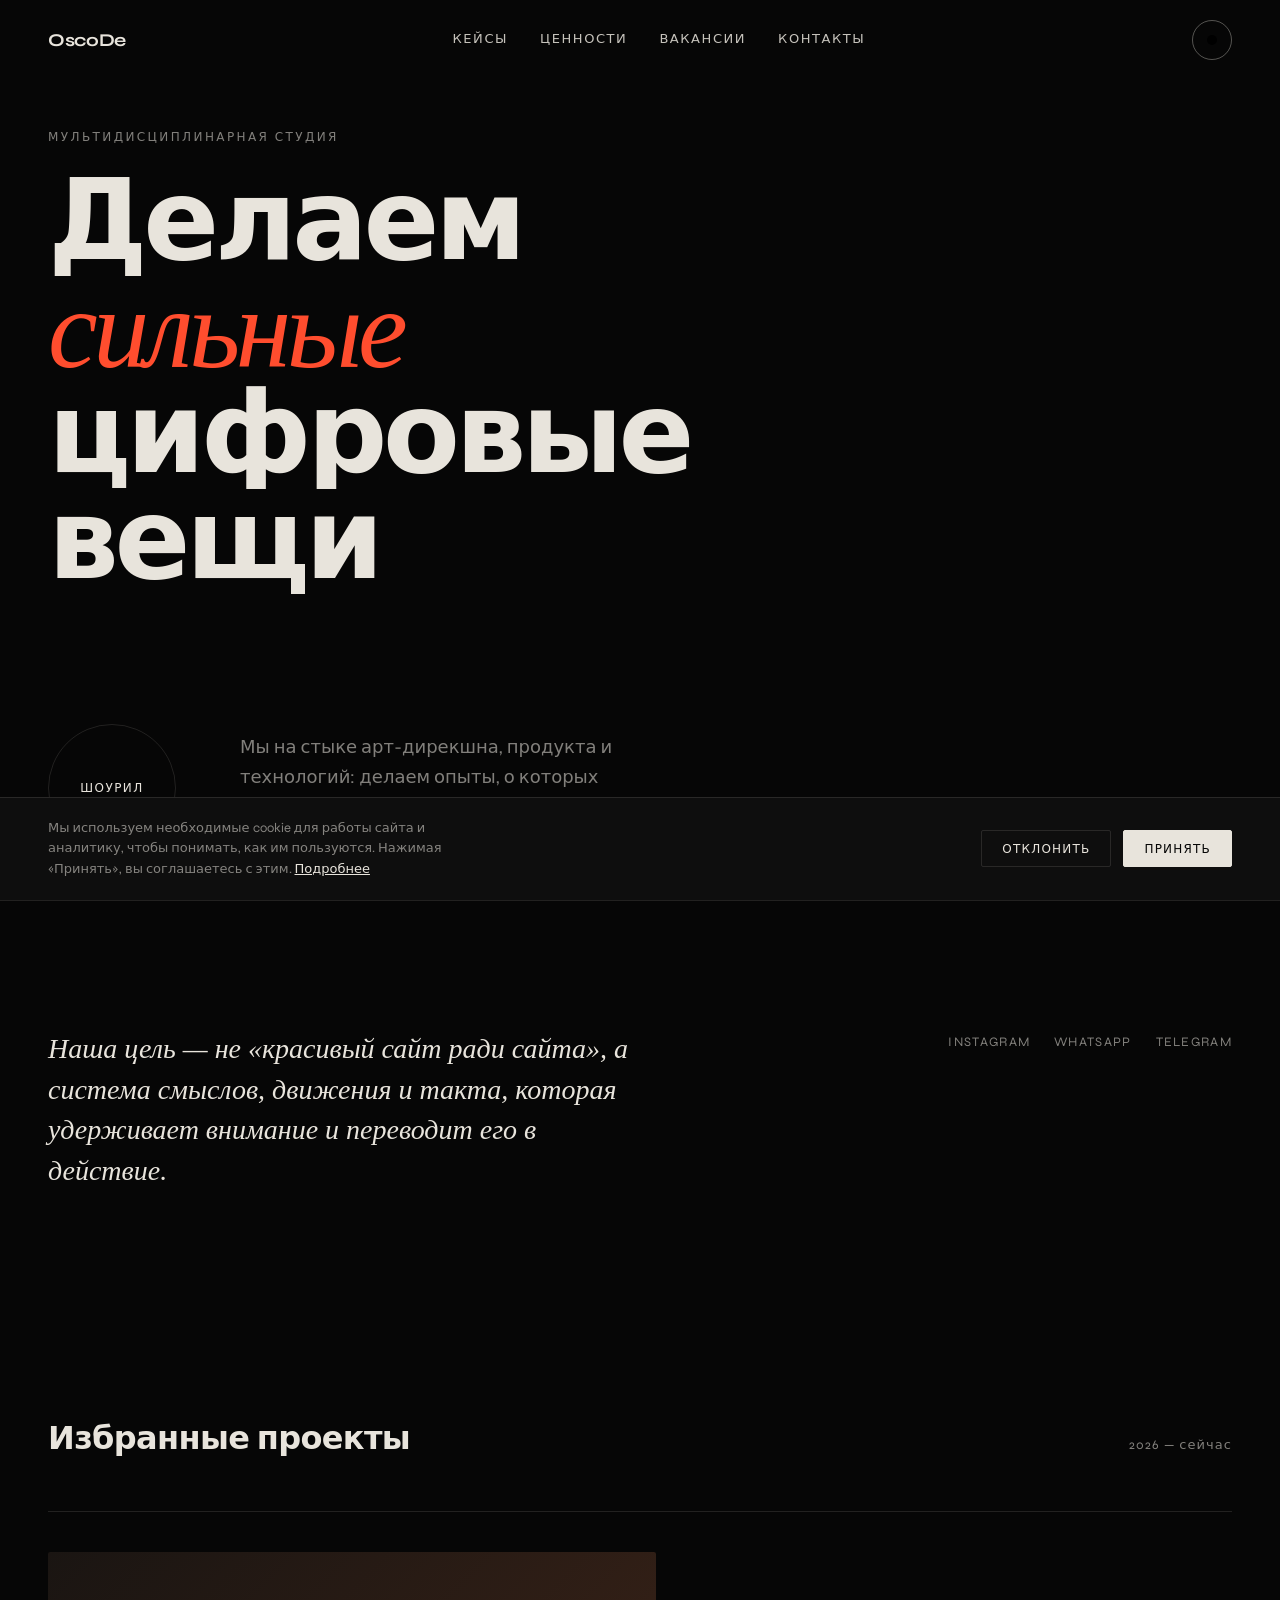
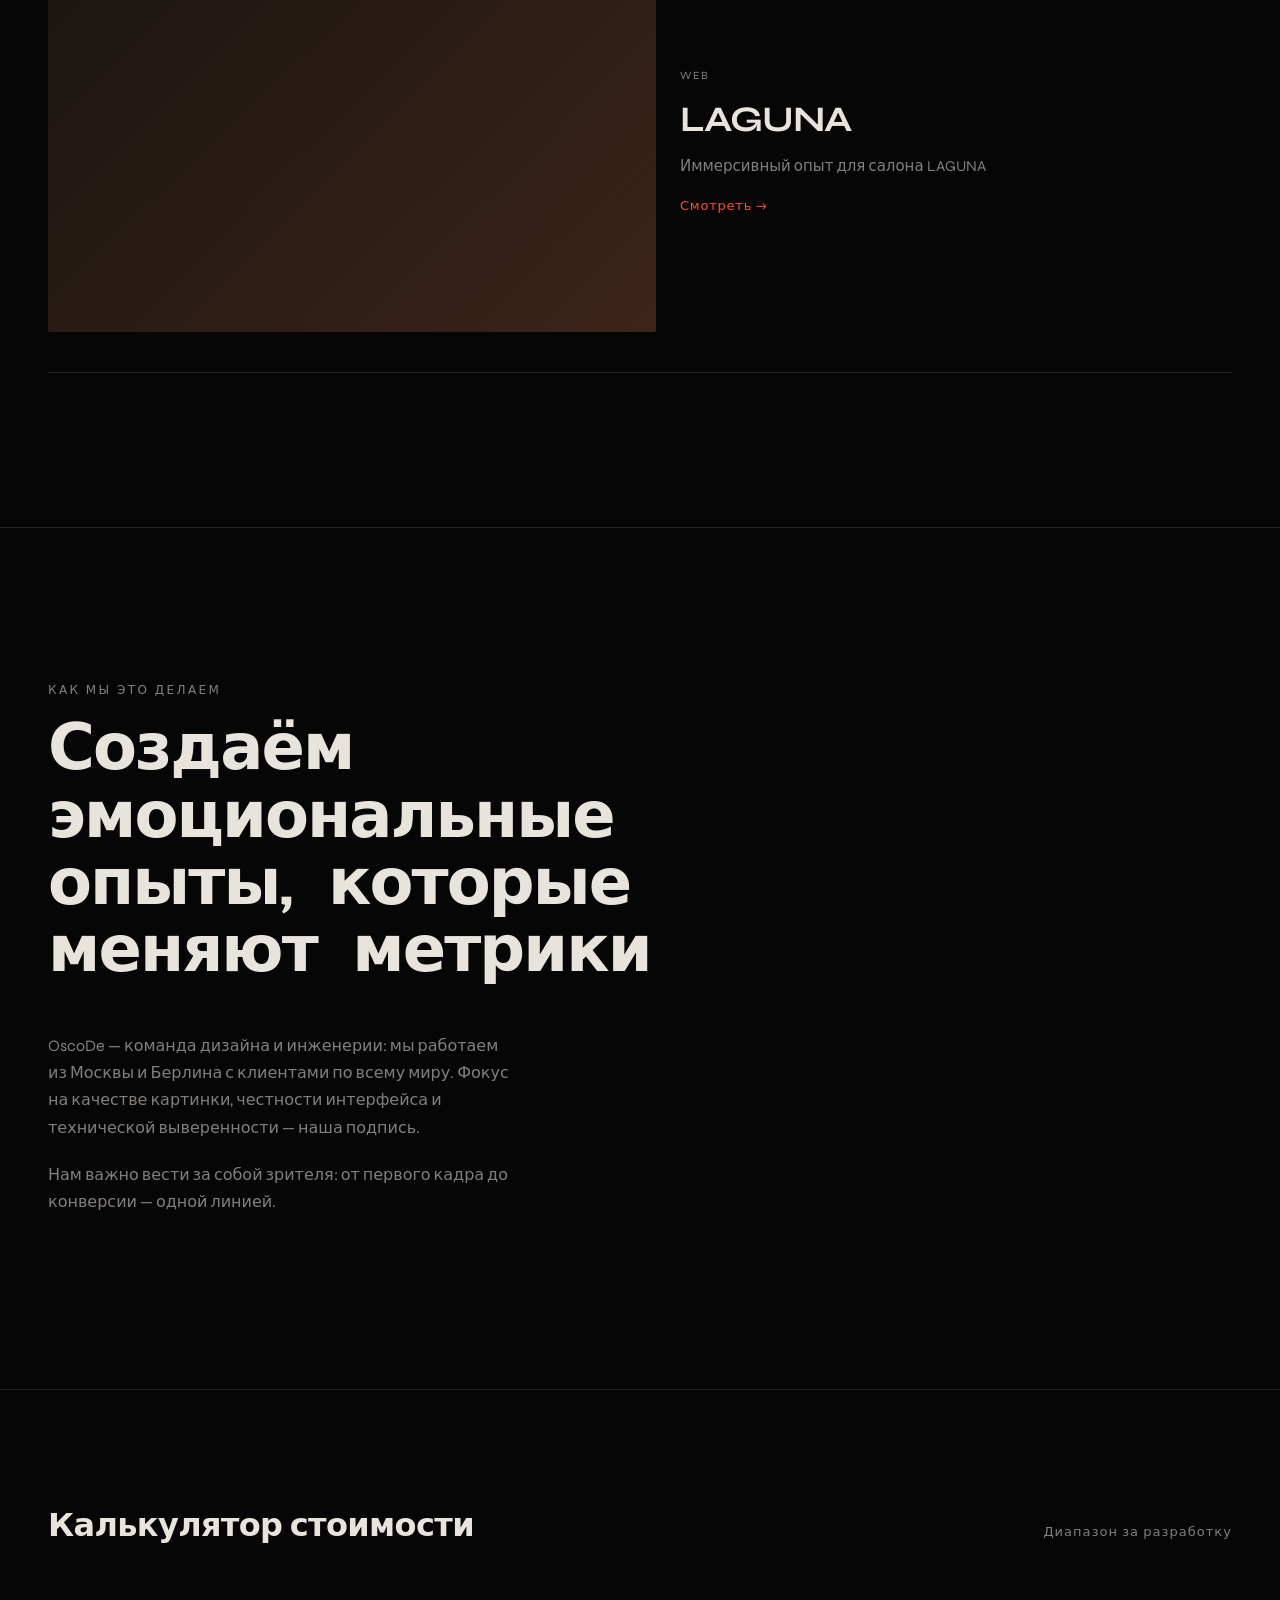
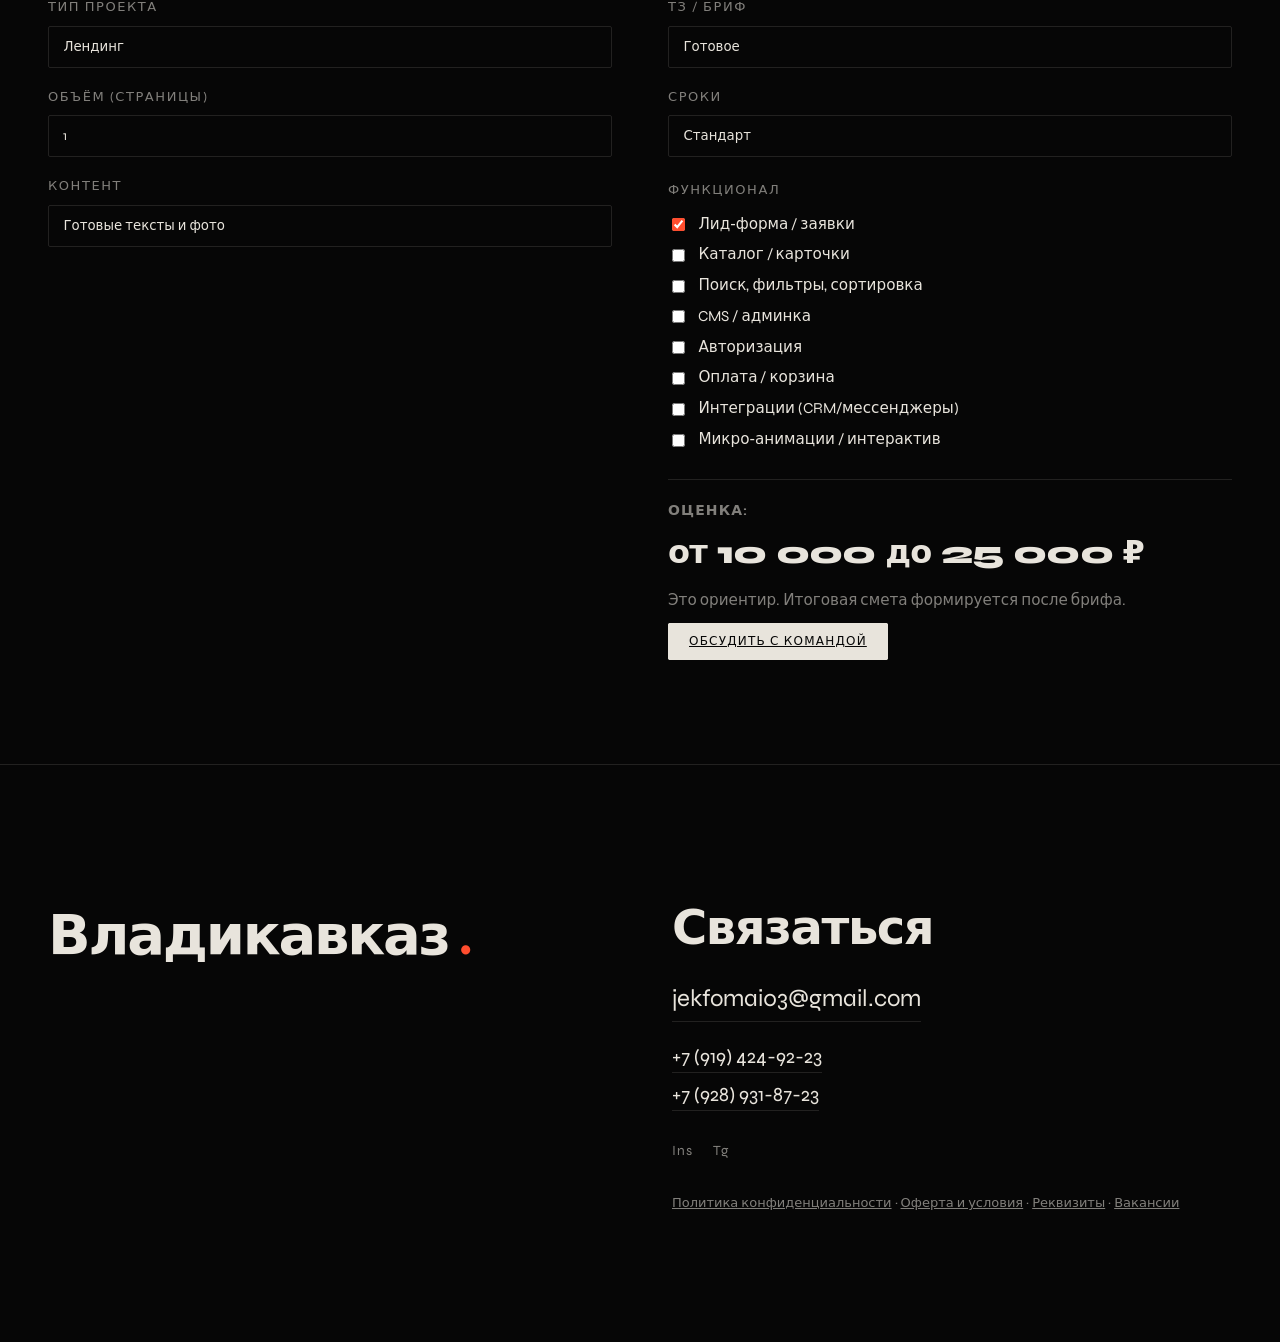
==== commit 4f65babb: "Add files via upload" ====
--- a/index.html
+++ b/index.html
@@ -14,10 +14,11 @@
   </head>
   <body>
     <header class="header">
-      <a class="logo" href="#">OscoDe</a>
+      <a class="logo" href="index.html">OscoDe</a>
       <nav class="nav" aria-label="Основное меню">
         <a href="#work">Кейсы</a>
         <a href="#values">Ценности</a>
+        <a href="careers.html">Вакансии</a>
         <a href="#contact">Контакты</a>
       </nav>
       <div class="header-actions">
@@ -35,6 +36,7 @@
       <nav aria-label="Мобильное меню">
         <a href="#work">Кейсы</a>
         <a href="#values">Ценности</a>
+        <a href="careers.html">Вакансии</a>
         <a href="#contact">Контакты</a>
       </nav>
       <a class="mobile-nav__reel" href="#showreel">Смотреть шоурил</a>
@@ -95,11 +97,11 @@
       <section class="manifesto" id="values">
         <p class="manifesto__label" data-reveal>Как мы это делаем</p>
         <h2 class="manifesto__title" data-manifesto>
-          Создаём эмоциональные проекты, которые меняют метрики
+          Создаём эмоциональные опыты, которые меняют метрики
         </h2>
         <div class="manifesto__content" data-reveal>
           <p>
-            OscoDe — команда дизайна и инженерии: мы работаем с клиентами по всему миру.
+            OscoDe — команда дизайна и инженерии: мы работаем из Москвы и Берлина с клиентами по всему миру.
             Фокус на качестве картинки, честности интерфейса и технической выверенности — наша подпись.
           </p>
           <p>
@@ -256,6 +258,8 @@
             <a href="offer.html">Оферта и условия</a>
             ·
             <a href="requisites.html">Реквизиты</a>
+            ·
+            <a href="careers.html">Вакансии</a>
           </p>
         </div>
       </footer>
--- a/styles.css
+++ b/styles.css
@@ -85,6 +85,11 @@
 }
 
 .nav a:hover { opacity: 1; }
+
+.nav a[aria-current="page"] {
+  opacity: 1;
+  color: var(--accent);
+}
 
 .header-actions { display: flex; align-items: center; gap: 0.75rem; }
 
@@ -773,3 +778,202 @@
   font-size: 0.875rem;
   color: var(--text-muted);
 }
+
+/* Страница вакансий */
+.careers-page {
+  background: var(--bg);
+  color: var(--text);
+}
+
+.careers {
+  max-width: 960px;
+  margin: 0 auto;
+  padding: clamp(5.5rem, 12vw, 7.5rem) clamp(1rem, 4vw, 2rem) clamp(4rem, 10vw, 6rem);
+}
+
+.careers__eyebrow {
+  margin: 0 0 1rem;
+  font-size: 0.75rem;
+  text-transform: uppercase;
+  letter-spacing: 0.2em;
+  color: var(--text-muted);
+}
+
+.careers__title {
+  margin: 0 0 1.25rem;
+  font-size: clamp(2.25rem, 6vw, 3.75rem);
+  font-weight: 700;
+  letter-spacing: -0.04em;
+  line-height: 1.05;
+}
+
+.careers__lead {
+  margin: 0 0 3rem;
+  max-width: 52ch;
+  font-size: clamp(1rem, 2vw, 1.125rem);
+  color: var(--text-muted);
+  line-height: 1.65;
+}
+
+.vacancies {
+  display: flex;
+  flex-direction: column;
+  gap: 0;
+}
+
+.vacancy {
+  border-top: 1px solid var(--line);
+  padding: 2.5rem 0;
+  display: grid;
+  gap: 2rem;
+}
+
+.vacancy:last-child {
+  border-bottom: 1px solid var(--line);
+}
+
+@media (min-width: 800px) {
+  .vacancy {
+    grid-template-columns: minmax(0, 1fr) minmax(0, 1.05fr);
+    gap: 3rem;
+    align-items: start;
+    padding: 3rem 0;
+  }
+}
+
+.vacancy__head {
+  position: relative;
+}
+
+.vacancy__tag {
+  display: inline-block;
+  margin-bottom: 0.75rem;
+  font-size: 0.6875rem;
+  text-transform: uppercase;
+  letter-spacing: 0.15em;
+  color: var(--accent);
+}
+
+.vacancy__title {
+  margin: 0 0 1rem;
+  font-size: clamp(1.5rem, 3vw, 2rem);
+  font-weight: 700;
+  letter-spacing: -0.03em;
+}
+
+.vacancy__pitch {
+  margin: 0;
+  font-family: var(--serif);
+  font-size: clamp(1.05rem, 2vw, 1.2rem);
+  font-style: italic;
+  line-height: 1.5;
+  color: var(--text-muted);
+}
+
+.vacancy__pitch strong {
+  color: var(--text);
+  font-weight: 400;
+}
+
+.vacancy__body {
+  border-left: 1px solid var(--line);
+  padding-left: 0;
+}
+
+@media (min-width: 800px) {
+  .vacancy__body {
+    padding-left: 2rem;
+  }
+}
+
+@media (max-width: 799px) {
+  .vacancy__body {
+    border-left: none;
+    padding-top: 0.5rem;
+    border-top: 1px solid rgba(232, 228, 220, 0.06);
+  }
+}
+
+.vacancy__sub {
+  margin: 0 0 0.65rem;
+  font-size: 0.8125rem;
+  text-transform: uppercase;
+  letter-spacing: 0.12em;
+  color: var(--text-muted);
+  font-weight: 700;
+}
+
+.vacancy__sub:not(:first-of-type) {
+  margin-top: 1.5rem;
+}
+
+.vacancy__list {
+  margin: 0;
+  padding-left: 1.1rem;
+  color: var(--text-muted);
+  line-height: 1.6;
+}
+
+.vacancy__list li {
+  margin: 0.4rem 0;
+}
+
+.vacancy__note {
+  margin: 1.25rem 0 1.5rem;
+  font-size: 0.9rem;
+  color: var(--text-muted);
+  line-height: 1.55;
+  max-width: 48ch;
+}
+
+.vacancy__btn {
+  display: inline-flex;
+  text-decoration: none;
+}
+
+.vacancy--accent .vacancy__tag {
+  color: var(--text-muted);
+}
+
+.vacancy--accent .vacancy__head::before {
+  content: "";
+  position: absolute;
+  left: -1rem;
+  top: 0;
+  bottom: 0;
+  width: 3px;
+  background: linear-gradient(180deg, var(--accent), transparent);
+  opacity: 0.85;
+  border-radius: 2px;
+}
+
+@media (max-width: 799px) {
+  .vacancy--accent .vacancy__head::before {
+    left: 0;
+    width: 100%;
+    height: 3px;
+    bottom: auto;
+    top: -0.5rem;
+  }
+}
+
+.careers__footer {
+  margin: 3rem 0 0;
+  font-size: 0.875rem;
+  color: var(--text-muted);
+}
+
+.careers__footer a {
+  color: var(--text);
+  text-decoration: none;
+  border-bottom: 1px solid var(--line);
+}
+
+.careers__footer a:hover {
+  color: var(--accent);
+  border-color: var(--accent);
+}
+
+.careers__back {
+  margin-left: 0.25rem;
+}
